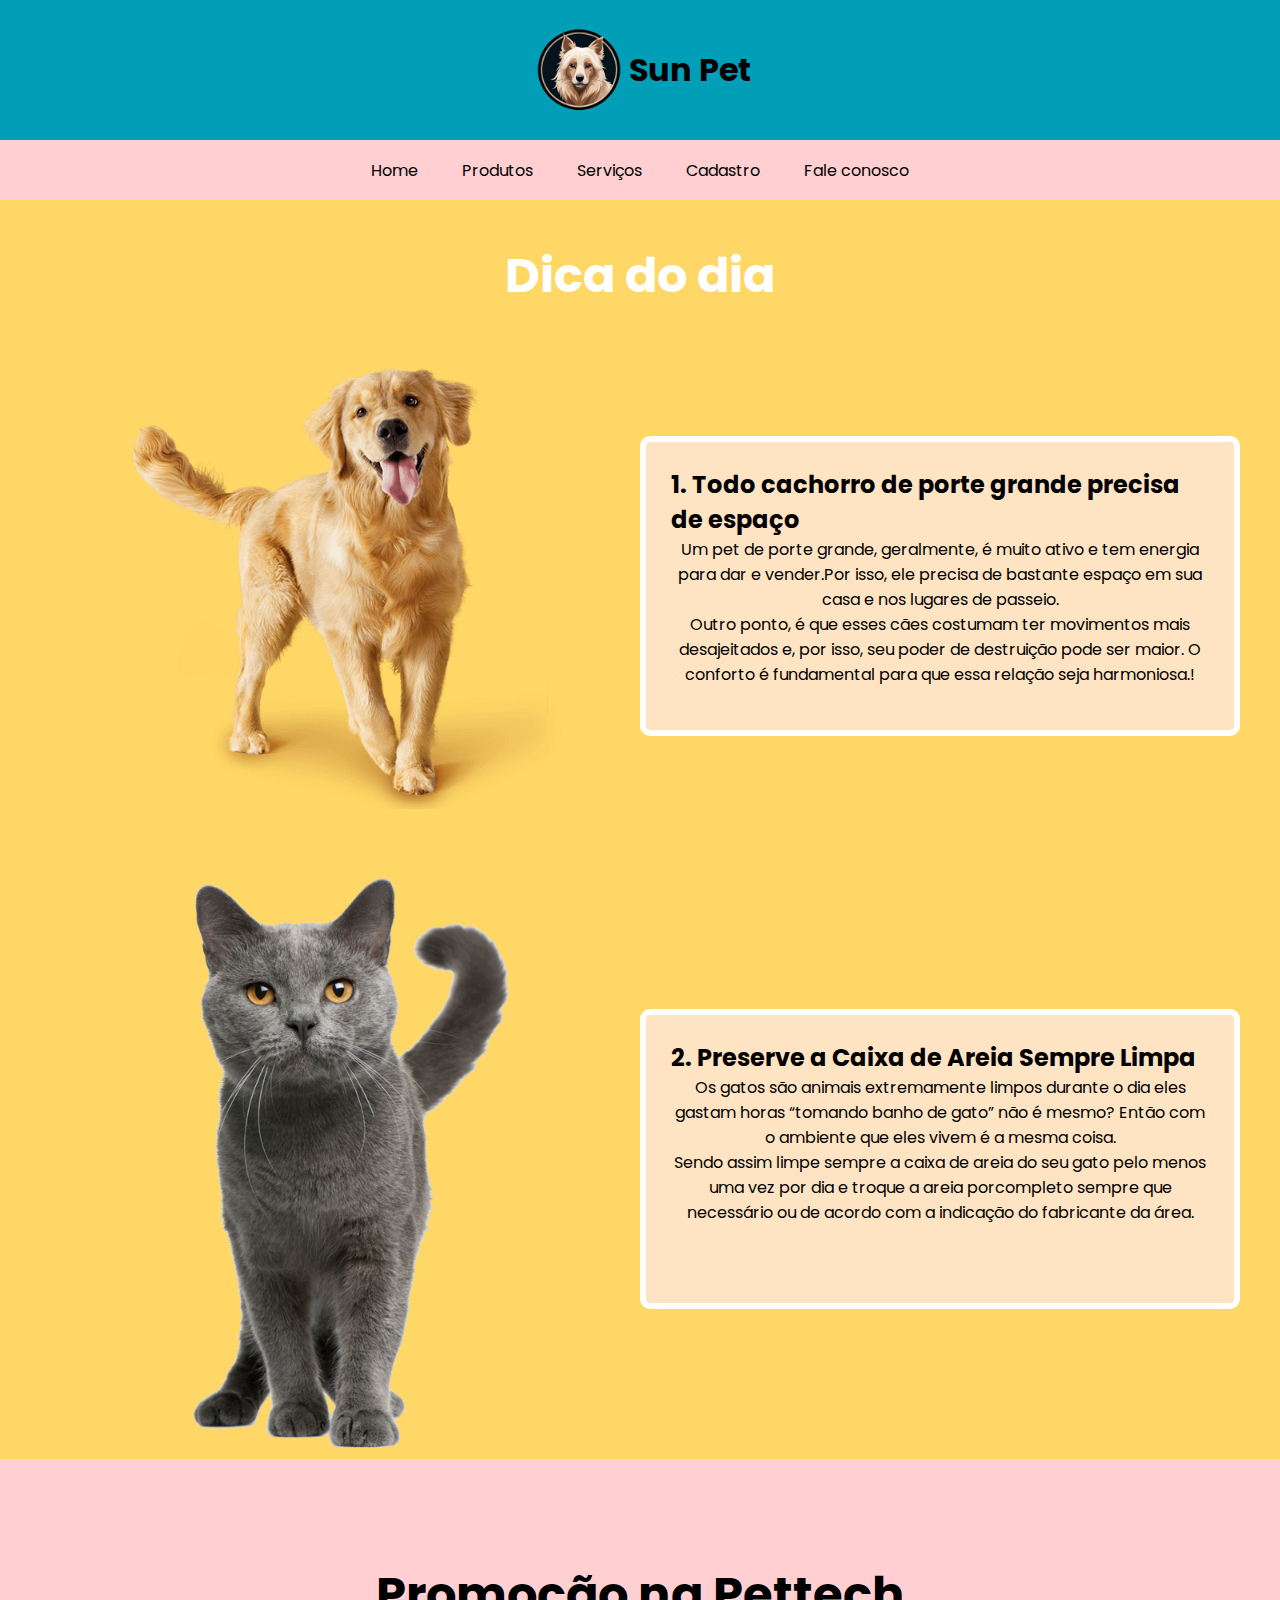
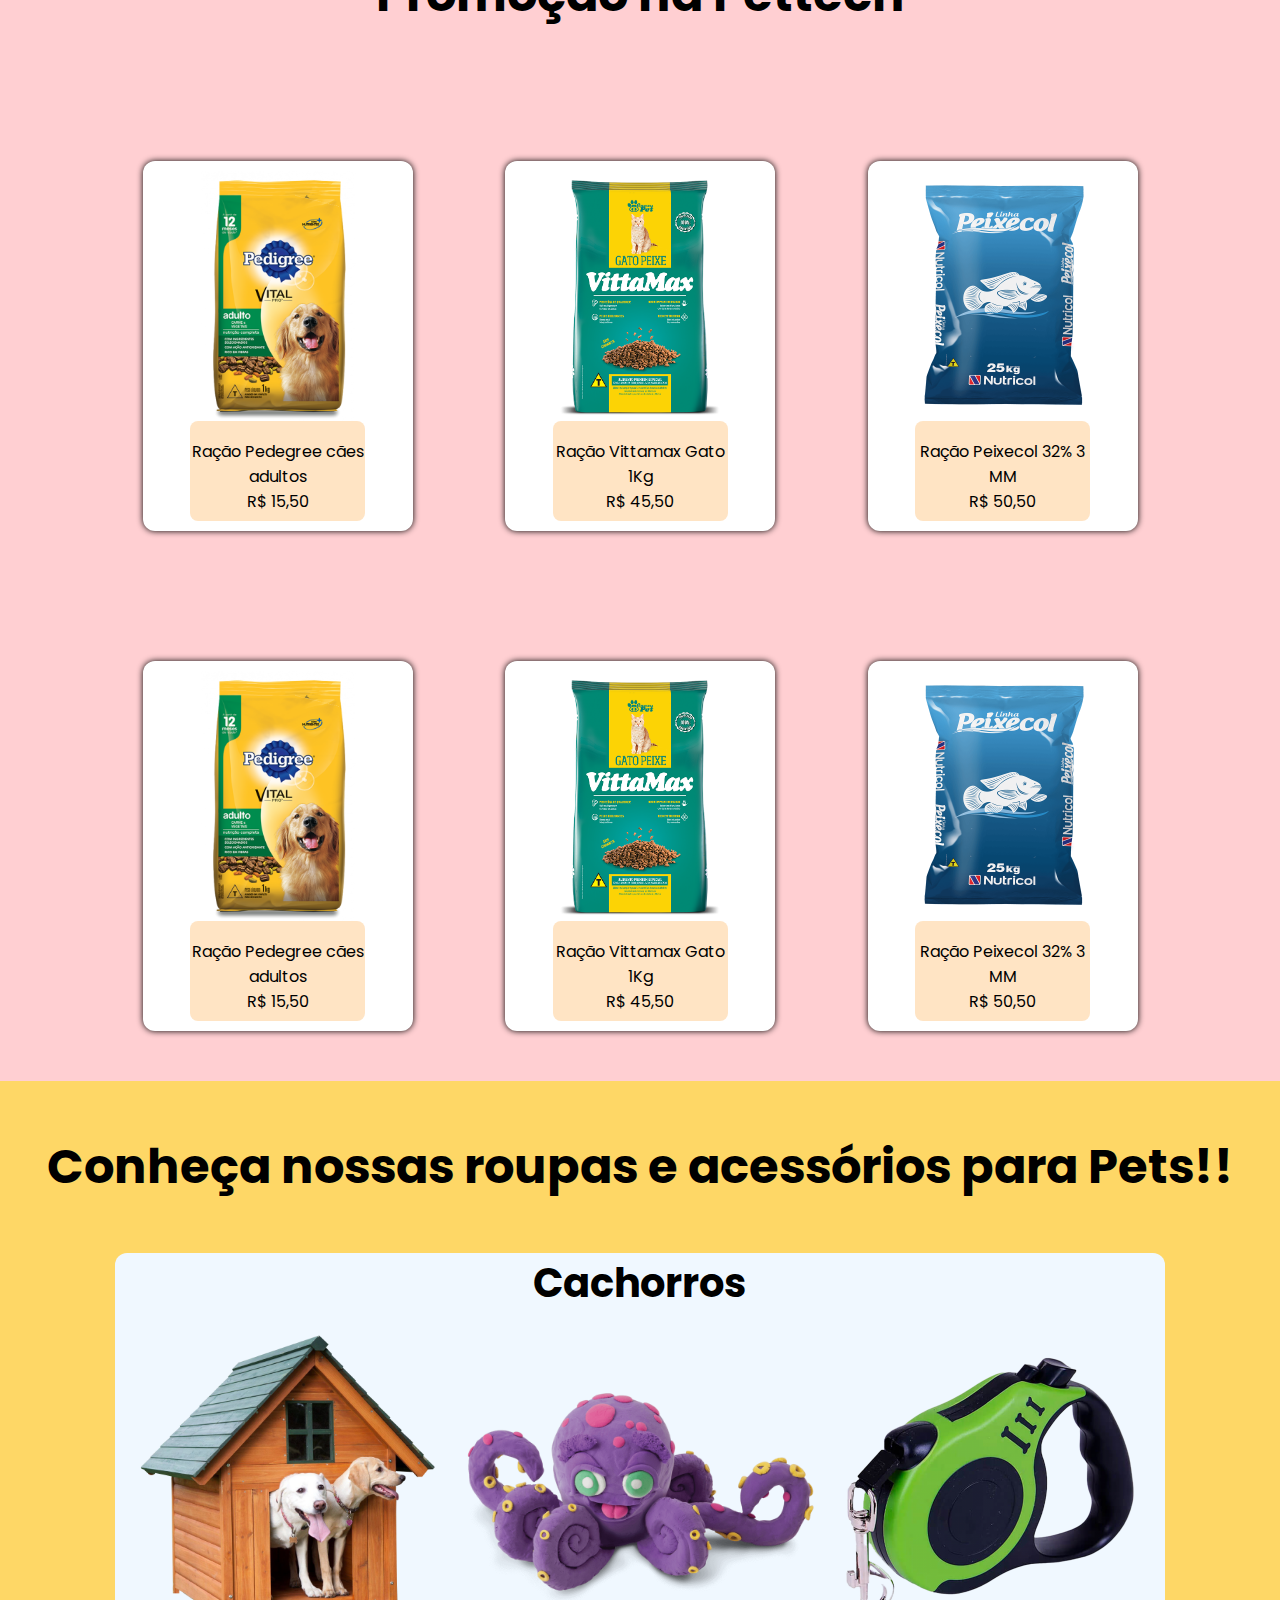
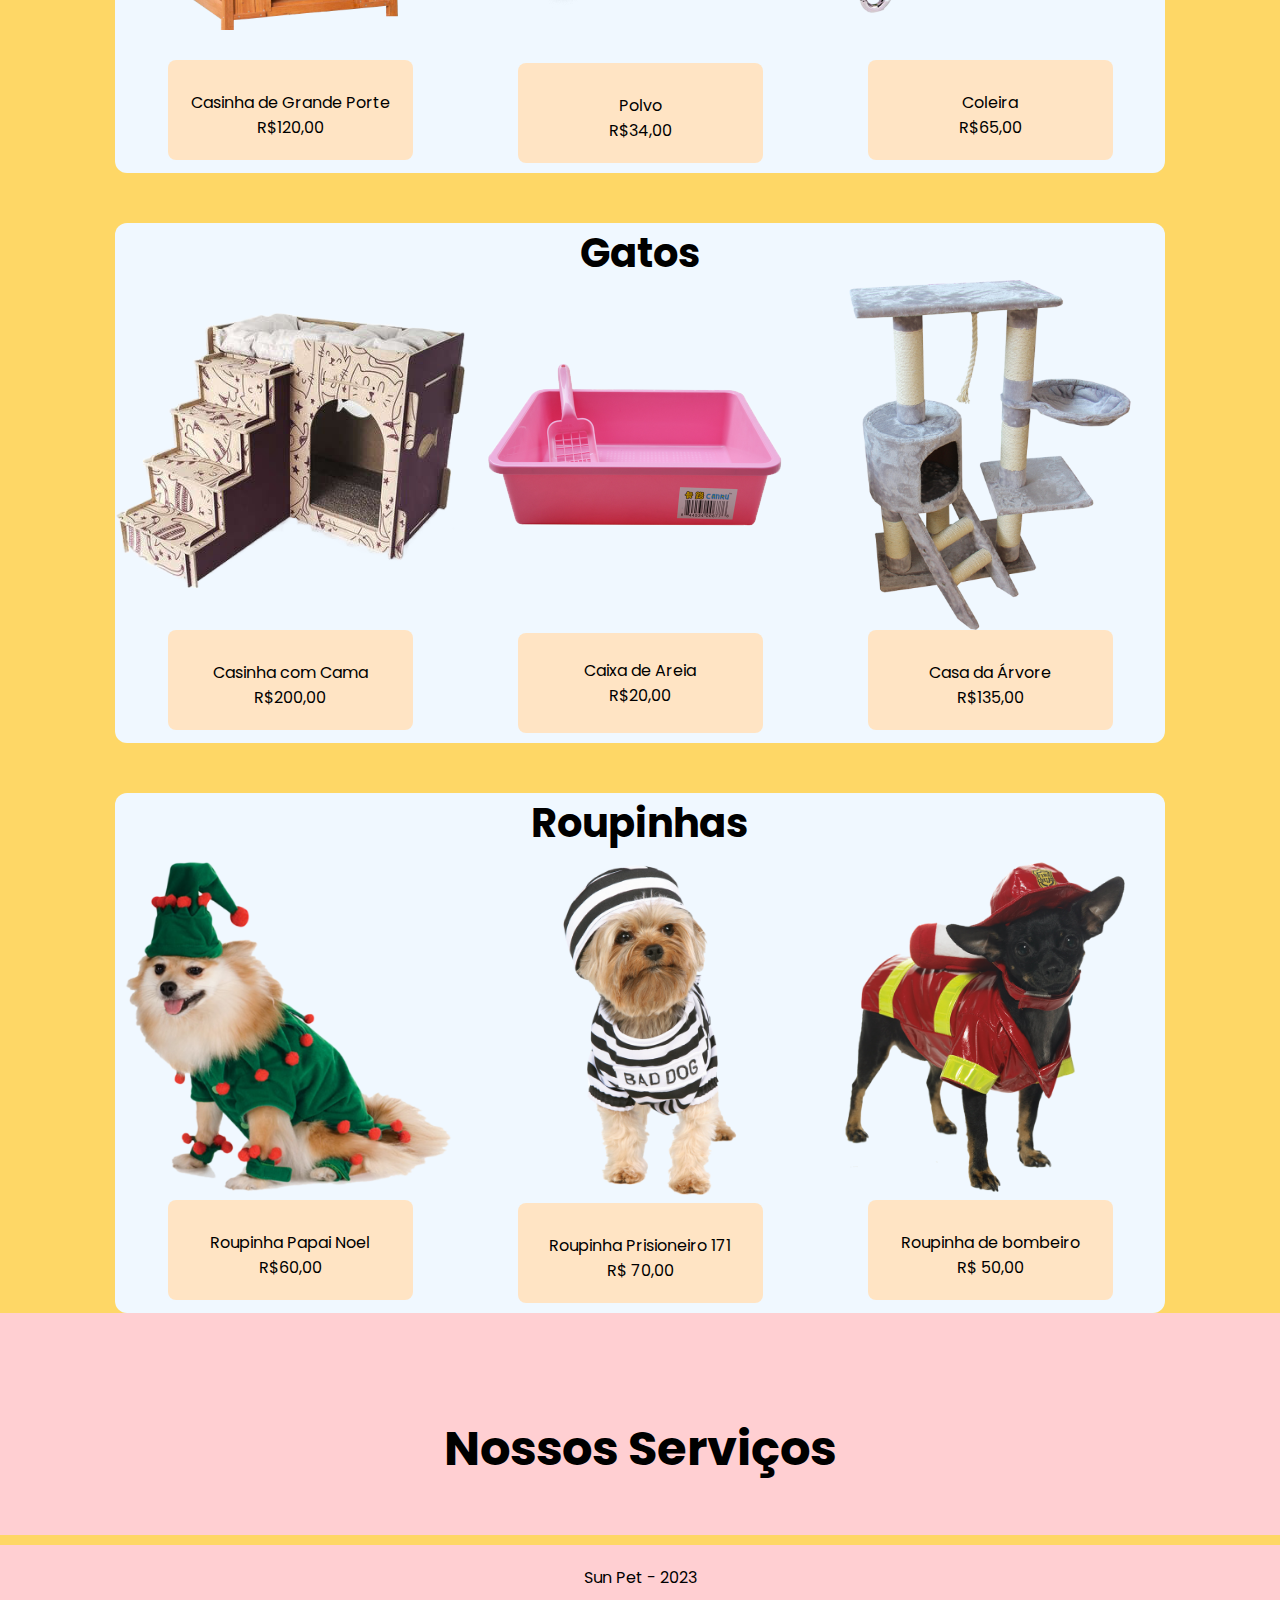
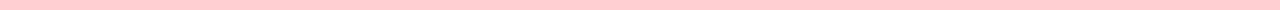
==== index.html @ 8f40eb9c "parte das roupinhas feitas" ====
<!DOCTYPE html>
<html lang="pt-br">

<head>
    <meta charset="UTF-8">
    <meta http-equiv="X-UA-Compatible" content="IE=edge">
    <meta name="viewport" content="width=device-width, initial-scale=1.0">
    <title>Sun Pet</title>
    <link rel="stylesheet" href="css/style.css">
</head>

<body>
    <header>
        <img src="img/logo_novo.png" alt="">
        <h1 id="h1_header">Sun Pet</h1>
    </header>
    <nav>
        <ul>
            <li><a href="#">Home</a></li>
            <li><a href="#">Produtos</a></li>
            <li><a href="#">Serviços</a></li>
            <li><a href="#">Cadastro</a></li>
            <li><a href="#">Fale conosco</a></li>
        </ul>
    </nav>
    <section class="section_dica">
        <h1 class="h1_dica">Dica do dia</h1>
        <div class="flex_animal">
            <img class="animais" src="img/cachorro.png" alt="">
            <div class="box_texto_dica">
                <h2>1. Todo cachorro de porte grande precisa de espaço</h2>

                <p>Um pet de porte grande, geralmente, é muito ativo e tem energia para dar e vender.Por isso, ele
                    precisa de bastante espaço em sua casa e nos lugares de passeio.</p>

                <p>Outro ponto, é que esses cães costumam ter movimentos mais desajeitados e, por isso, seu poder de
                    destruição pode ser maior. O conforto é fundamental para que essa relação seja harmoniosa.!</p>

            </div>
        </div>
        <div class="flex_animal">
            <img class="gato" src="img/gato1.png" alt="">
            <div class="box_texto_dica">
                <h2>2. Preserve a Caixa de Areia Sempre Limpa </h2>
                <p>Os gatos são animais extremamente limpos durante o dia eles gastam horas “tomando banho de gato” não
                    é mesmo? Então com o ambiente que eles vivem é a mesma coisa.</p>

                <p>Sendo assim limpe sempre a caixa de areia do seu gato pelo menos uma vez por dia e troque a areia
                    porcompleto sempre que necessário ou de acordo com a indicação do fabricante da área.</p>
            </div>
        </div>
    </section>

    <section class="promocoes">
        <div class="box_promocao">
            <div class="box_h1">
                <h1 class="h1_sections"> Promoção na Pettech</h1>
            </div>

            <div class="flex_racao">
                <div class="imagem_box">
                    <div class="sub_box_racao">
                        <img class="imgPromos" src="img/racao.png" alt="">
                        <div class="infoProd">
                            <p>Ração Pedegree cães adultos</p>
                            <p>R$ 15,50</p>
                        </div>
                    </div>
                </div>


                <div class="sub_box_racao">
                    <div class="imagem_box">
                        <img class="imgPromos" src="img/racao_gato.png" alt="">

                        <div class="infoProd">
                            <p> Ração Vittamax Gato 1Kg</p>
                            <p> R$ 45,50 </p>
                        </div>
                    </div>
                </div>

                <div class="sub_box_racao">
                    <div class="imagem_box">
                        <img class="imgPromos" src="img/racao_peixe.png" alt="">

                        <div class="infoProd">
                            <p> Ração Peixecol 32% 3 MM</p>
                            <p id="money"> R$ 50,50 </p>
                        </div>
                    </div>
                </div>

            </div>
            <div class="flex_racao2">
                <div class="imagem_box">
                    <div class="sub_box_racao">
                        <img class="imgPromos" src="img/racao.png" alt="">
                        <div class="infoProd">
                            <p> Ração Pedegree cães adultos</p>
                            <p> R$ 15,50 </p>
                        </div>
                    </div>
                </div>
                <div class="sub_box_racao">
                    <div class="imagem_box">
                        <img class="imgPromos" src="img/racao_gato.png" alt="">
                        <div class="infoProd">
                            <p> Ração Vittamax Gato 1Kg</p>
                            <p> R$ 45,50 </p>
                        </div>
                    </div>
                </div>
                <div class="sub_box_racao">
                    <div class="imagem_box">
                        <img class="imgPromos" src="img/racao_peixe.png" alt="">
                        <div class="infoProd">
                            <p> Ração Peixecol 32% 3 MM</p>
                            <p id="money"> R$ 50,50 </p>
                        </div>
                    </div>
                </div>

            </div>
        </div>
    </section>

    <section class="acessorios">
        <h1 class="h1_sections"> Conheça nossas roupas e acessórios para Pets!!</h1>

        <div class="box_acessórios">
            <div class="box_prods">
                <div class="specProd">
                    <img class="specImg" src="img/casa_cachorro.png" alt="">
                    <div class="infoProd">
                        <p>Casinha de Grande Porte</p>
                        <p>R$120,00</p>
                    </div>
                </div>
                <div class="specProd">
                    <h2 class="h2_animais">Cachorros</h2>
                    <img class="brinquedo" src="img/casa_cachorro2.png" alt="">
                    <div class="infoProd">
                        <p>Polvo</p>
                        <p>R$34,00</p>
                    </div>
                </div>
                <div class="specProd">
                    <img class="specImg" src="img/coleira_cachorro.png" alt="">
                    <div class="infoProd">
                        <p>Coleira</p>
                        <p>R$65,00</p>
                    </div>
                </div>
            </div>
        </div>

        <div class="box_acessórios">
            <div class="box_prods">

                <div class="specProd">
                    <img class="specImg" src="img/casa_gato.png" alt="">
                    <div class="infoProd">
                        <p>Casinha com Cama</p>
                        <p>R$200,00</p>
                    </div>
                </div>

                <div class="specProd">
                    <h2 class="h2_animais">Gatos</h2>
                    <img class="areia_gato" src="img/areia.png" alt="">
                    <div class="pGato">
                        <p>Caixa de Areia</p>
                        <p>R$20,00</p>
                    </div>
                </div>

                <div class="specProd">
                    <img class="specImg" src="img/casa_gato2" alt="">
                    <div class="infoProd">
                        <p>Casa da Árvore</p>
                        <p>R$135,00</p>
                    </div>
                </div>

            </div>
        </div>

        <div class="box_acessórios">
            <div class="box_prods">

                <div class="specProd">
                    <img class="specImg" src="./img/roupaDog.png" alt="">
                    <div class="infoProd">
                        <p>Roupinha Papai Noel</p>
                        <p>R$60,00</p>
                    </div>
                </div>

                <div class="specProd">
                    <h2 class="h2_animais">Roupinhas</h2>
                    <img class="brinquedo" src="./img/roupaDog2.png" alt="">
                    <div class="infoProd">
                        <p>Roupinha Prisioneiro 171</p>
                        <p>R$ 70,00</p>
                    </div>
                </div>

                <div class="specProd">
                    <img class="specImg" src="./img/roupaDog3.png" alt="">
                    <div class="infoProd">
                        <p>Roupinha de bombeiro</p>
                        <p>R$ 50,00</p>
                    </div>
                </div>
            </div>
        </div>
    </section>

    <section class="servicos">
        <div class="box_h1">
            <h1 class="h1_sections">Nossos Serviços</h1>
        </div>

    </section>
    <footer>
        <p>Sun Pet - 2023</p>
    </footer>
</body>

</html>
---- css/style.css ----
@import url('https://fonts.googleapis.com/css2?family=Poppins:wght@300&display=swap');

* {
    margin: 0;
    padding: 0;
    box-sizing: border-box;
    font-family: 'Poppins', sans-serif;
}

header {
    display: flex;
    align-items: center;
    min-height: 100px;
    padding: 20px 20px;
    background-color: #009FB7;
    justify-content: center;
}

header h1 {
    color: #000;
    /* margin-left: auto; */
}

header img {
    /* display: flex; */
    width: 100px;
    /* margin-right: auto; */
    /* justify-content: start; */
}

nav {
    display: flex;
    min-height: 60px;
    background-color: #FFCFD2;
    justify-content: center;
    align-items: center;
}

nav ul {
    list-style: none;
    text-align: center;
}

nav ul li {
    display: inline-block;
}

nav ul li a {
    color: black;
    padding: 10px 20px;
    display: inline-block;
    text-decoration: none;
    font: 50px;
}

nav ul li a:hover {
    background-color: white;
    border-radius: 8px;
}

/* .ancora {
    text-decoration: none;
} */

body {

    background-color: #FED766;
}

.h1_dica {
    color: white;
    margin-top: 40px;
    text-align: center;
    font-size: 3em;
}

.flex_animal {
    display: flex;
    justify-content: center;
    margin-top: 50px;
    align-items: center;
    flex-wrap: wrap;
}

.animais {
    width: 600px;
}

.gato {
    width: 600px;
}

.box_texto_dica {
    width: 600px;
    padding: 25px;
    height: 300px;
    border-radius: 10px;
    border: solid white 6px;
    background-color: bisque;
    box-sizing: border-box;
    overflow: auto;
}

.box_promocao {
    width: 100%;
    height: auto;
    padding: 50px;
    background-color: #FFCFD2;
    box-sizing: border-box;
}

.box_h1 {
    width: auto;
}

.h1_sections {
    color: rgb(0, 0, 0);
    padding-top: 50px;
    text-align: center;
    font-size: 3em;
}

.flex_racao {
    display: flex;
    justify-content: space-evenly;
    align-items: center;
    margin-top: 100px;
    flex-wrap: wrap;
}

.flex_racao2 {
    display: flex;
    justify-content: space-evenly;
    align-items: center;
    margin-top: 100px;
    flex-wrap: wrap;
}

.imgPromos {
    max-width: 250px;
}

.sub_box_racao {
    display: flex;
    width: auto;
    /* width:600px */
    align-items: center;
    flex-direction: column;
}

.imagem_box {
    display: flex;
    flex-direction: column;
    align-items: center;
    padding: 10px;
    background-color: rgb(255, 255, 255);
    margin-top: 30px;
    border-radius: 12px;
    box-shadow: 0px 0px 6px black;
}

.box_preco {
    padding: 10px;
    margin-top: 40px;
    width: 150px;
    height: 100px;
    background-color: bisque;
    border-radius: 8px;
}

p {
    text-align: center;
    color: rgb(0, 0, 0);
}

.specImg {
    max-width: 350px;
    padding-top: 57px;
}

.areia_gato {
    max-width: 350px;
    padding-top: 50px;

}

.brinquedo {
    max-width: 350px;
}

.pGato {
    display: flex;
    flex-direction: column;
    margin-top: 50px;
    padding: 10px;
    width: 70%;
    height: 100px;
    background-color: bisque;
    border-radius: 8px;
    justify-content: center;

}

.specProd {
    display: flex;
    flex-direction: column;
    align-items: center;
    padding-bottom: 10px;
}

.infoProd {
    display: flex;
    flex-direction: column;
    width: 70%;
    height: 100px;
    /* padding: 10px; */
    padding-top: 10px;
    background-color: bisque;
    border-radius: 8px;
    justify-content: center;
}

.box_acessórios {
    display: flex;
    flex-direction: column;
    align-items: center;
    margin-top: 50px;
    justify-content: center;
}


.box_cachorro {
    margin-bottom: 100px;
    display: flex;

}

.box_gato {
    margin-bottom: 100px;
    display: flex;

}

.h2_animais {
    font-size: 2.5em;
    text-align: center;
}

.box_prods {
    display: flex;
    background-color: aliceblue;
    border-radius: 12px;
}


@media (max-width: 768px) {

    /* Estilos para telas menores que 768px */
    .cabecalho {
        flex-direction: column;
    }

    #logo {
        margin-bottom: 1rem;
    }

    .links_cadastro {
        display: none;
    }
}

.servicos {
    width: 100%;
    height: auto;
    padding: 50px;
    background-color: #FFCFD2;
    box-sizing: border-box;
}

footer {
    background-color: #FFCFD2;
    padding: 20px;
    margin-top: 10px;
}
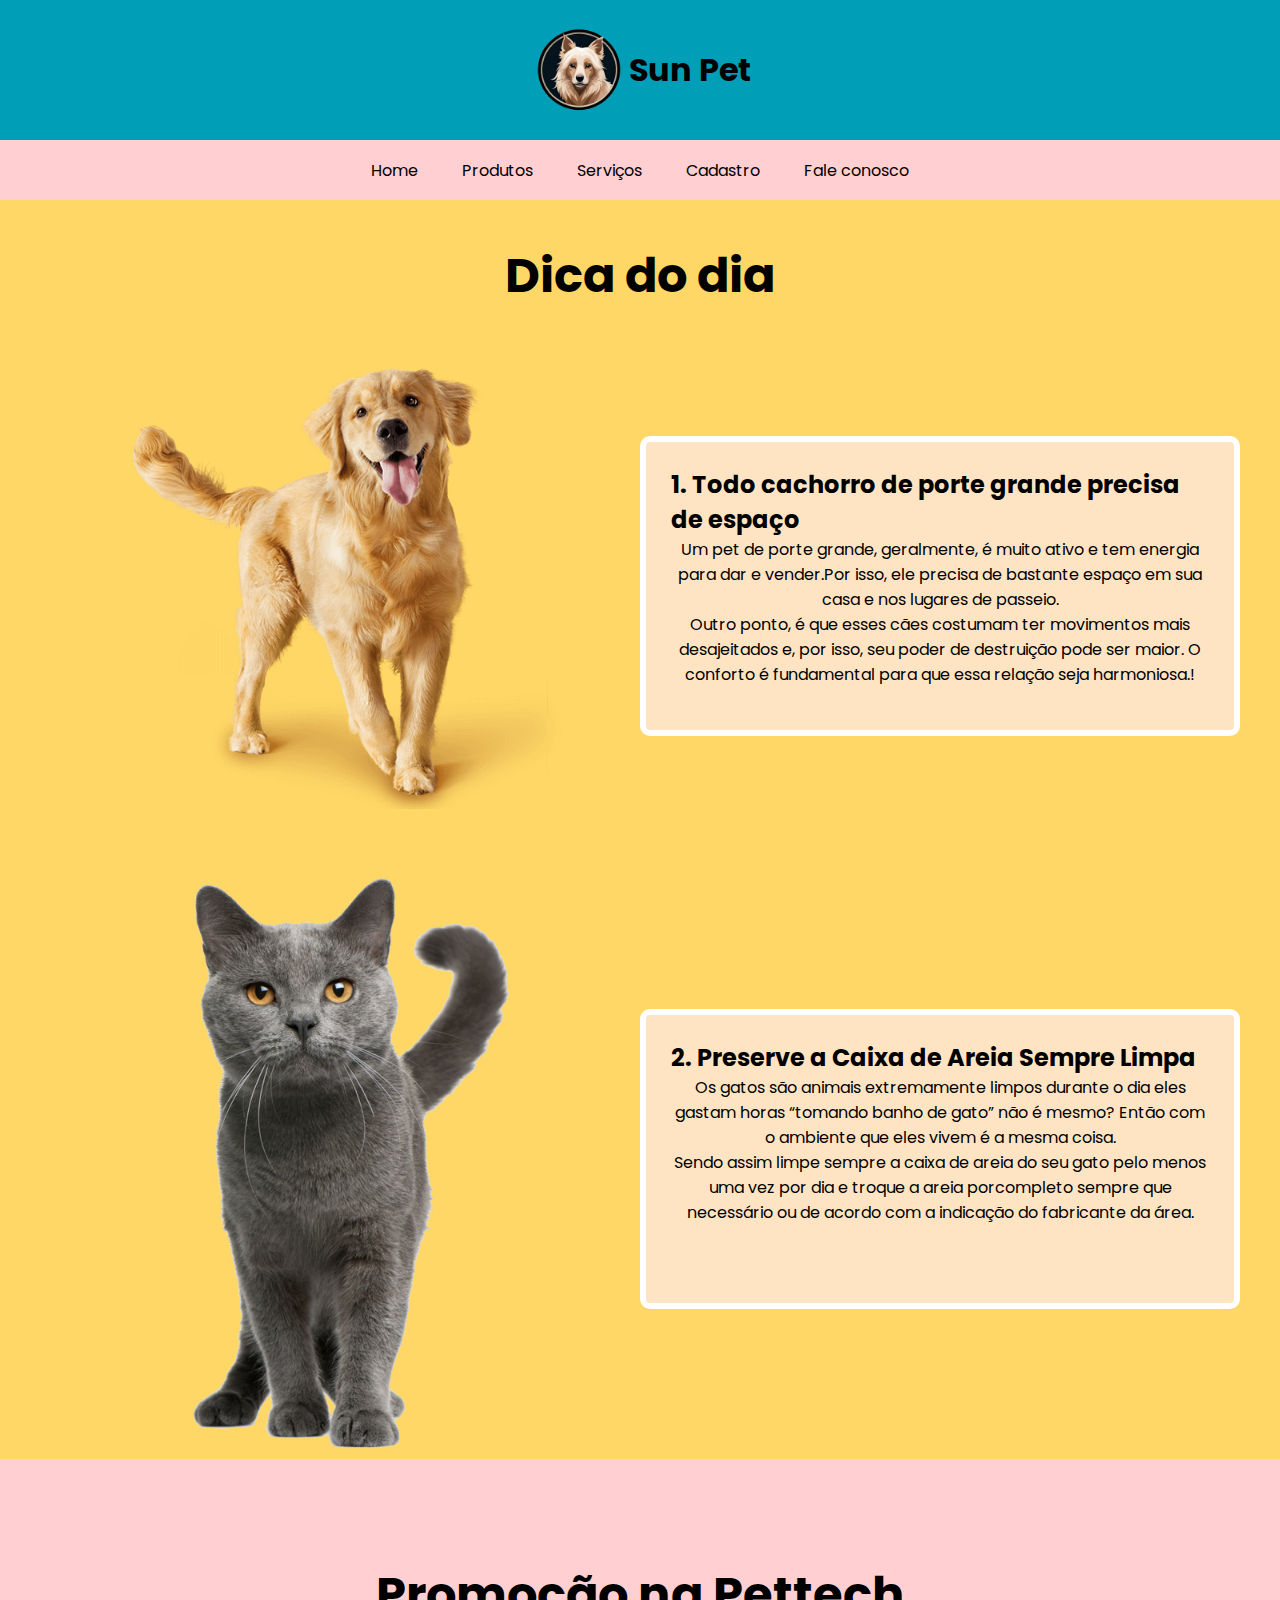
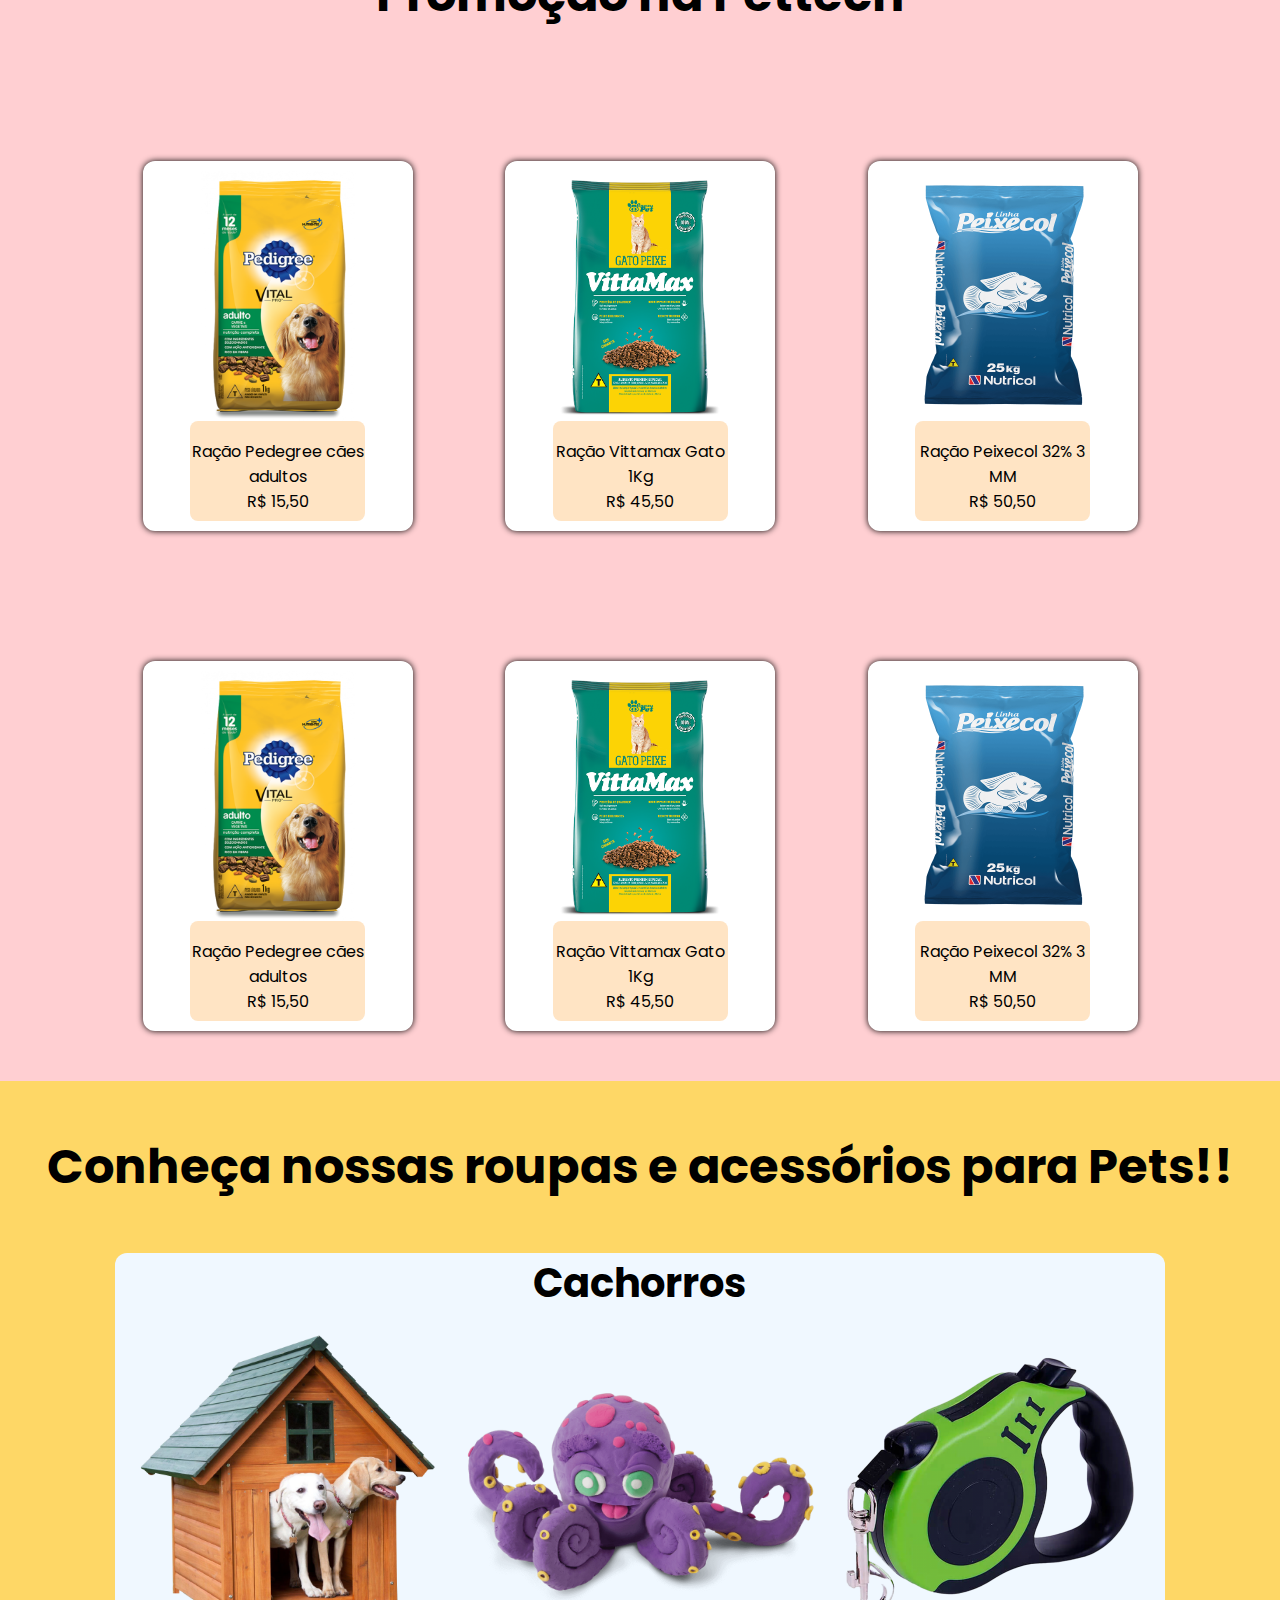
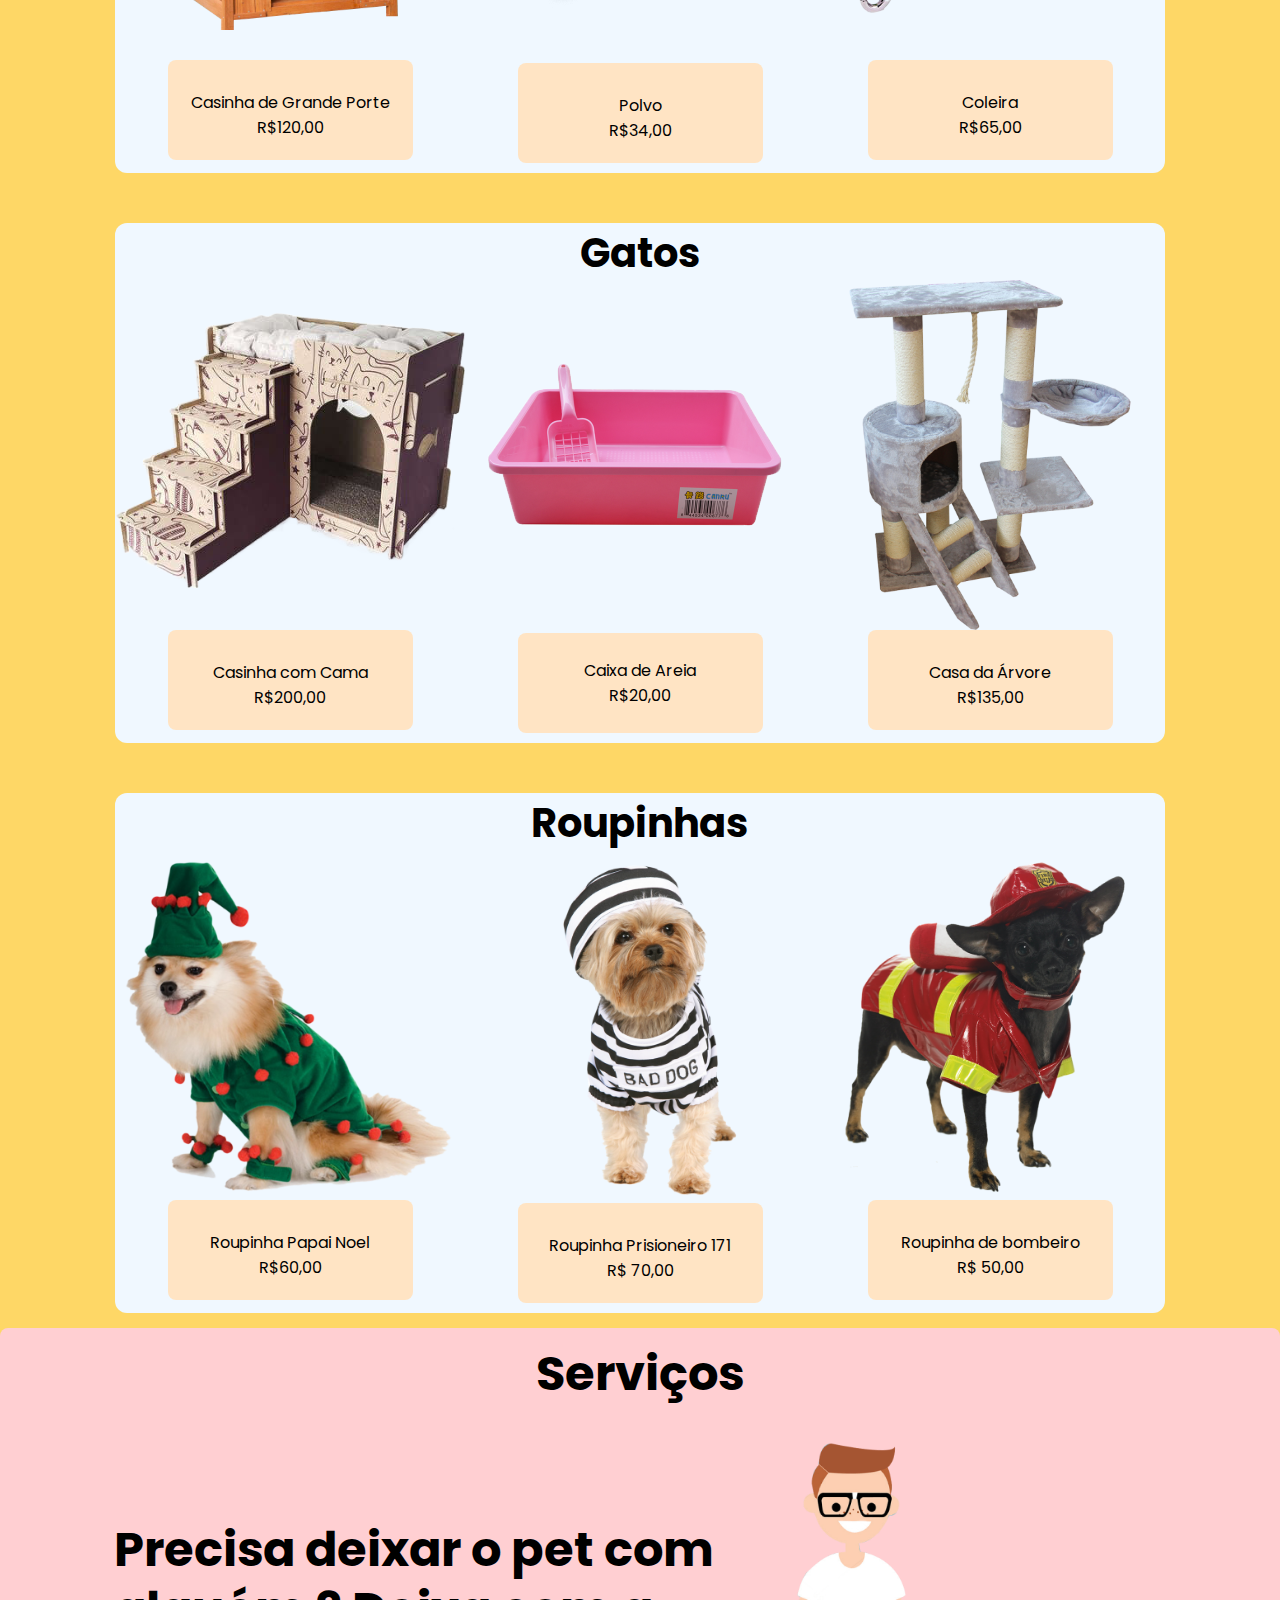
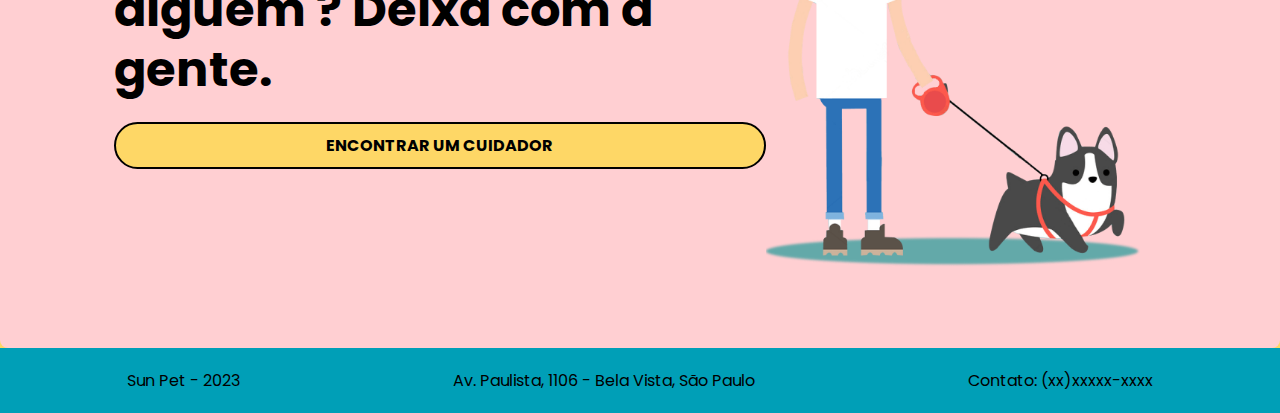
==== commit caa3dea5: "Serviços e footer feito" ====
--- a/index.html
+++ b/index.html
@@ -218,13 +218,21 @@
     </section>
 
     <section class="servicos">
-        <div class="box_h1">
-            <h1 class="h1_sections">Nossos Serviços</h1>
-        </div>
-
+        <h1 class="h1Servicos">Serviços</h1>
+        <div class="maincontainer">
+            <img src="./img/cuidador.png" alt="">
+            <div class="petgrid">
+                <h1 id="h1Serv">Precisa deixar o pet com alguém ? Deixa
+                    com a gente.</h1>
+
+                <a id="aServ" target="_blank" class="button">ENCONTRAR UM CUIDADOR</a>
+            </div>
+        </div>
     </section>
     <footer>
         <p>Sun Pet - 2023</p>
+        <p>Av. Paulista, 1106 - Bela Vista, São Paulo</p>
+        <p>Contato: (xx)xxxxx-xxxx</p>
     </footer>
 </body>
 
--- a/css/style.css
+++ b/css/style.css
@@ -18,14 +18,10 @@
 
 header h1 {
     color: #000;
-    /* margin-left: auto; */
 }
 
 header img {
-    /* display: flex; */
     width: 100px;
-    /* margin-right: auto; */
-    /* justify-content: start; */
 }
 
 nav {
@@ -58,17 +54,13 @@
     border-radius: 8px;
 }
 
-/* .ancora {
-    text-decoration: none;
-} */
-
 body {
 
     background-color: #FED766;
 }
 
 .h1_dica {
-    color: white;
+    color: black;
     margin-top: 40px;
     text-align: center;
     font-size: 3em;
@@ -198,7 +190,6 @@
     background-color: bisque;
     border-radius: 8px;
     justify-content: center;
-
 }
 
 .specProd {
@@ -228,7 +219,6 @@
     justify-content: center;
 }
 
-
 .box_cachorro {
     margin-bottom: 100px;
     display: flex;
@@ -251,7 +241,6 @@
     background-color: aliceblue;
     border-radius: 12px;
 }
-
 
 @media (max-width: 768px) {
 
@@ -269,16 +258,75 @@
     }
 }
 
+.servicos img {
+    max-width: 400px;
+}
+
 .servicos {
-    width: 100%;
-    height: auto;
-    padding: 50px;
+    font-size: 16px;
+    font-weight: 400;
+    display: flex;
+    flex-direction: column;
+    height: 620px;
+    align-items: center;
     background-color: #FFCFD2;
-    box-sizing: border-box;
+    border-radius: 8px;
+    margin-top: 15px;
+}
+
+.h1Servicos {
+    margin-top: 10px;
+    color: rgb(0, 0, 0);
+    text-align: center;
+    font-size: 3em;
+}
+
+.maincontainer {
+    width: 85%;
+    margin-right: auto;
+    margin-left: auto;
+
+    display: flex;
+    flex-direction: row-reverse;
+    justify-content: center;
+}
+
+.petgrid {
+    display: flex;
+    flex-direction: column;
+    width: 60%;
+    max-width: 680px;
+    justify-items: start;
+    grid-column-gap: 0px;
+    grid-row-gap: 22px;
+    grid-template-columns: 1fr;
+    padding-top: 110px;
+}
+
+#h1Serv {
+    color: black;
+    font-size: 48px;
+    line-height: 125%;
+    font-weight: 700;
+}
+
+#aServ {
+    border-radius: 32px;
+    background-color: #FED766;
+    text-align: center;
+}
+
+.button {
+    background-color: #FED766;
+    font-weight: 700;
+    padding: 9px 15px;
+    color: black;
+    border: 2px solid black;
 }
 
 footer {
-    background-color: #FFCFD2;
+    display: flex;
+    justify-content: space-around;
+    background-color: #009FB7;
     padding: 20px;
-    margin-top: 10px;
 }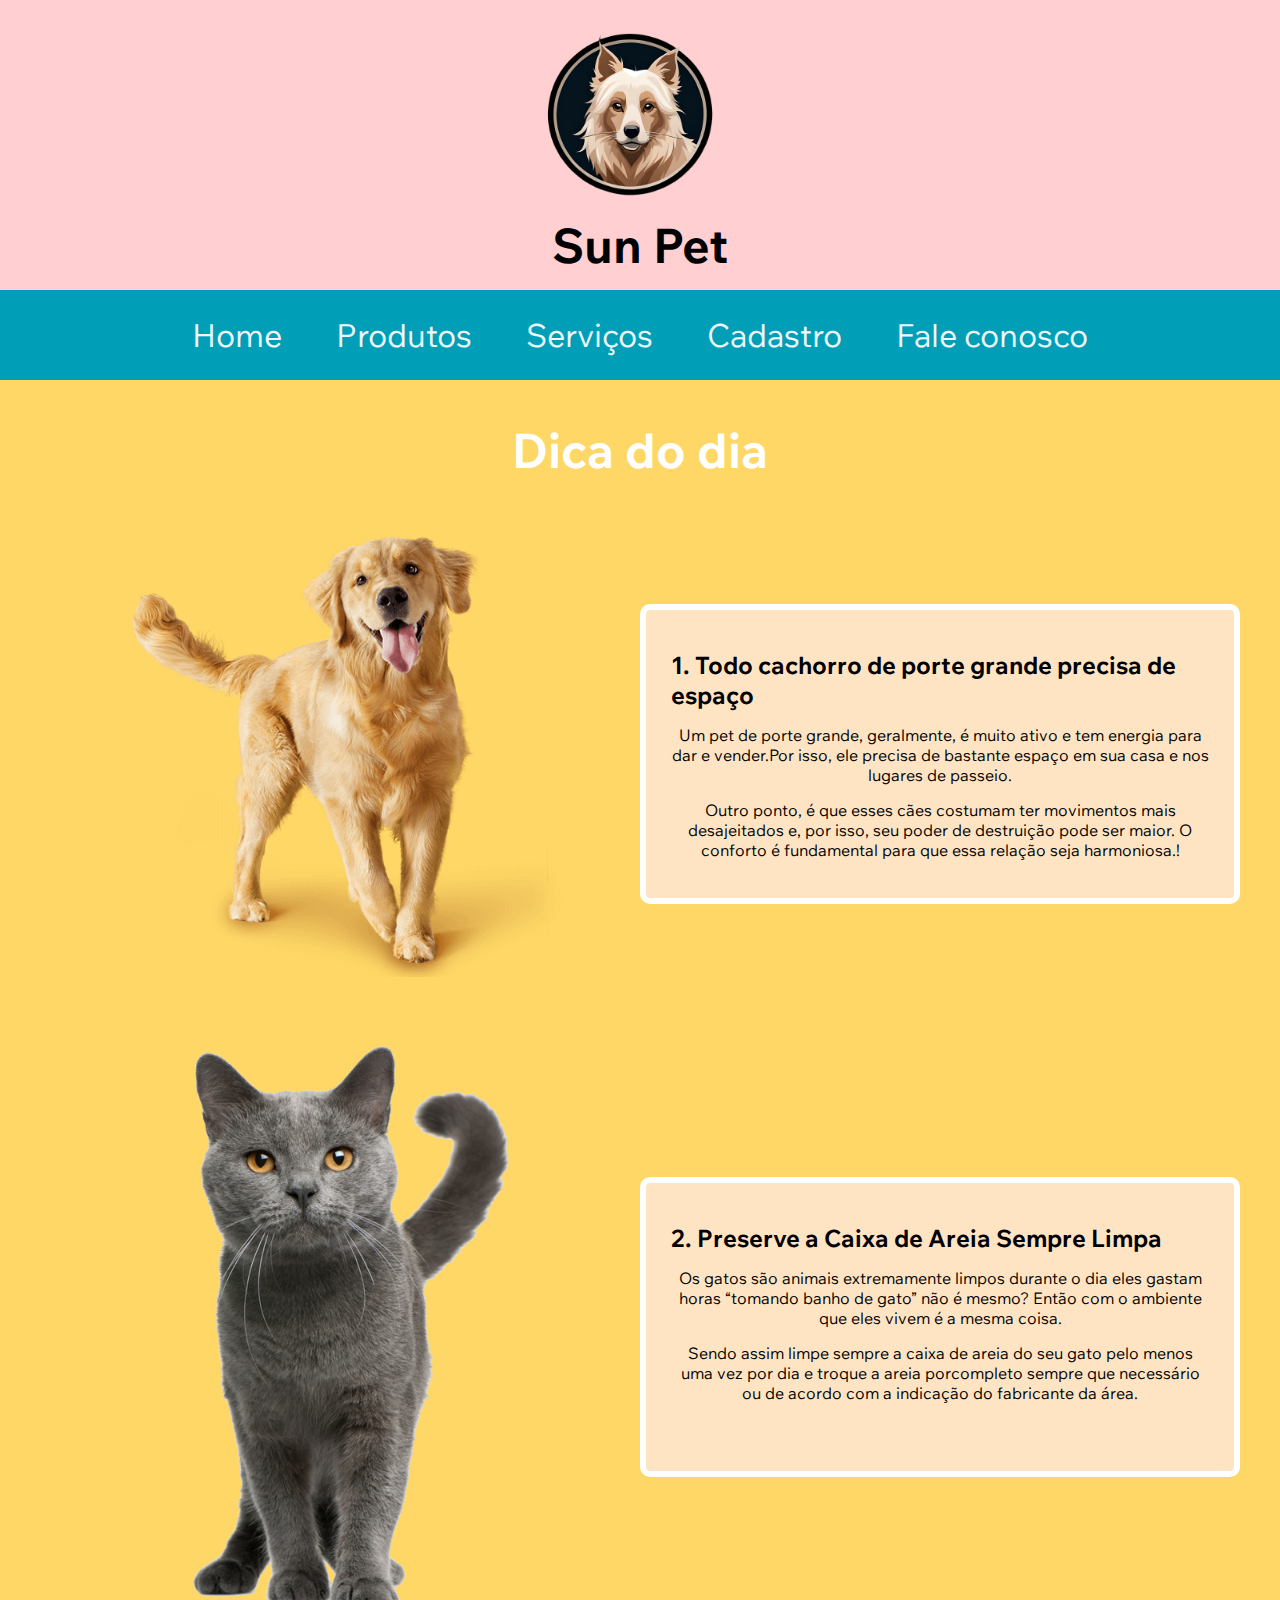
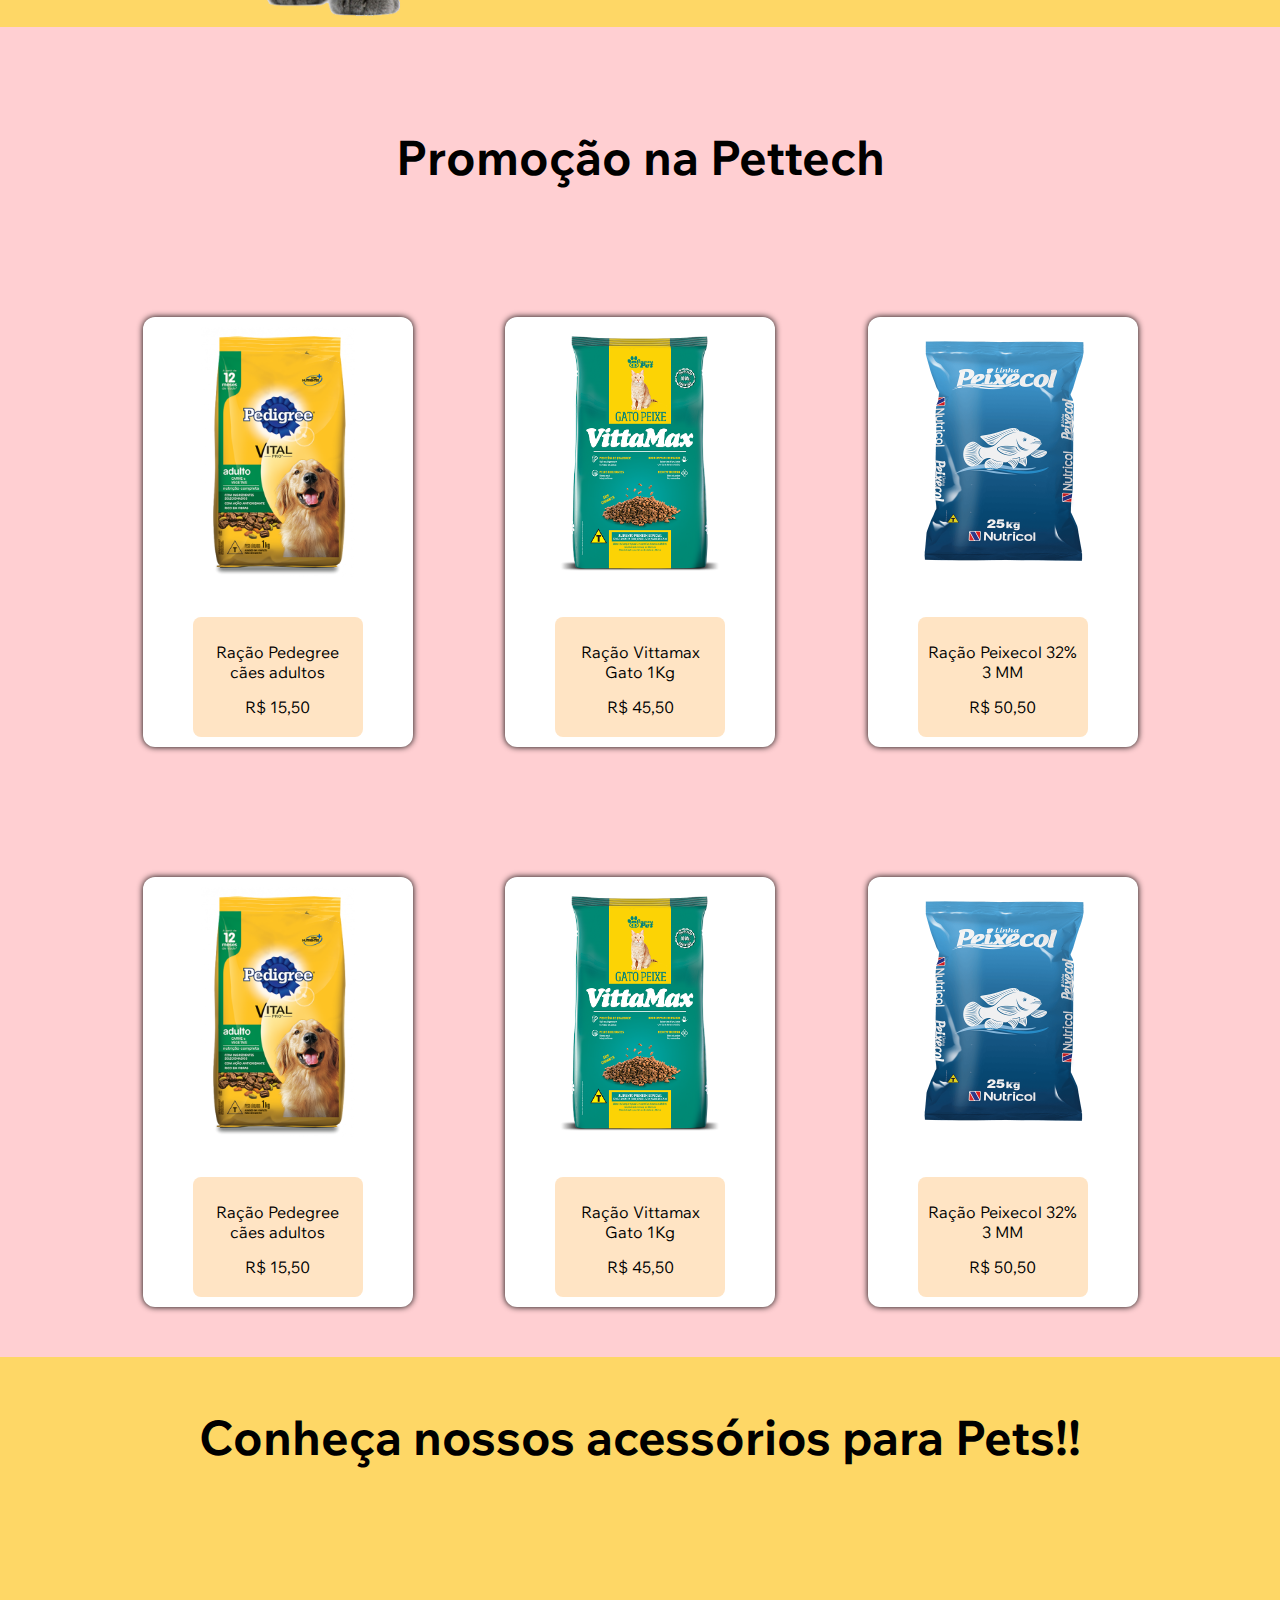
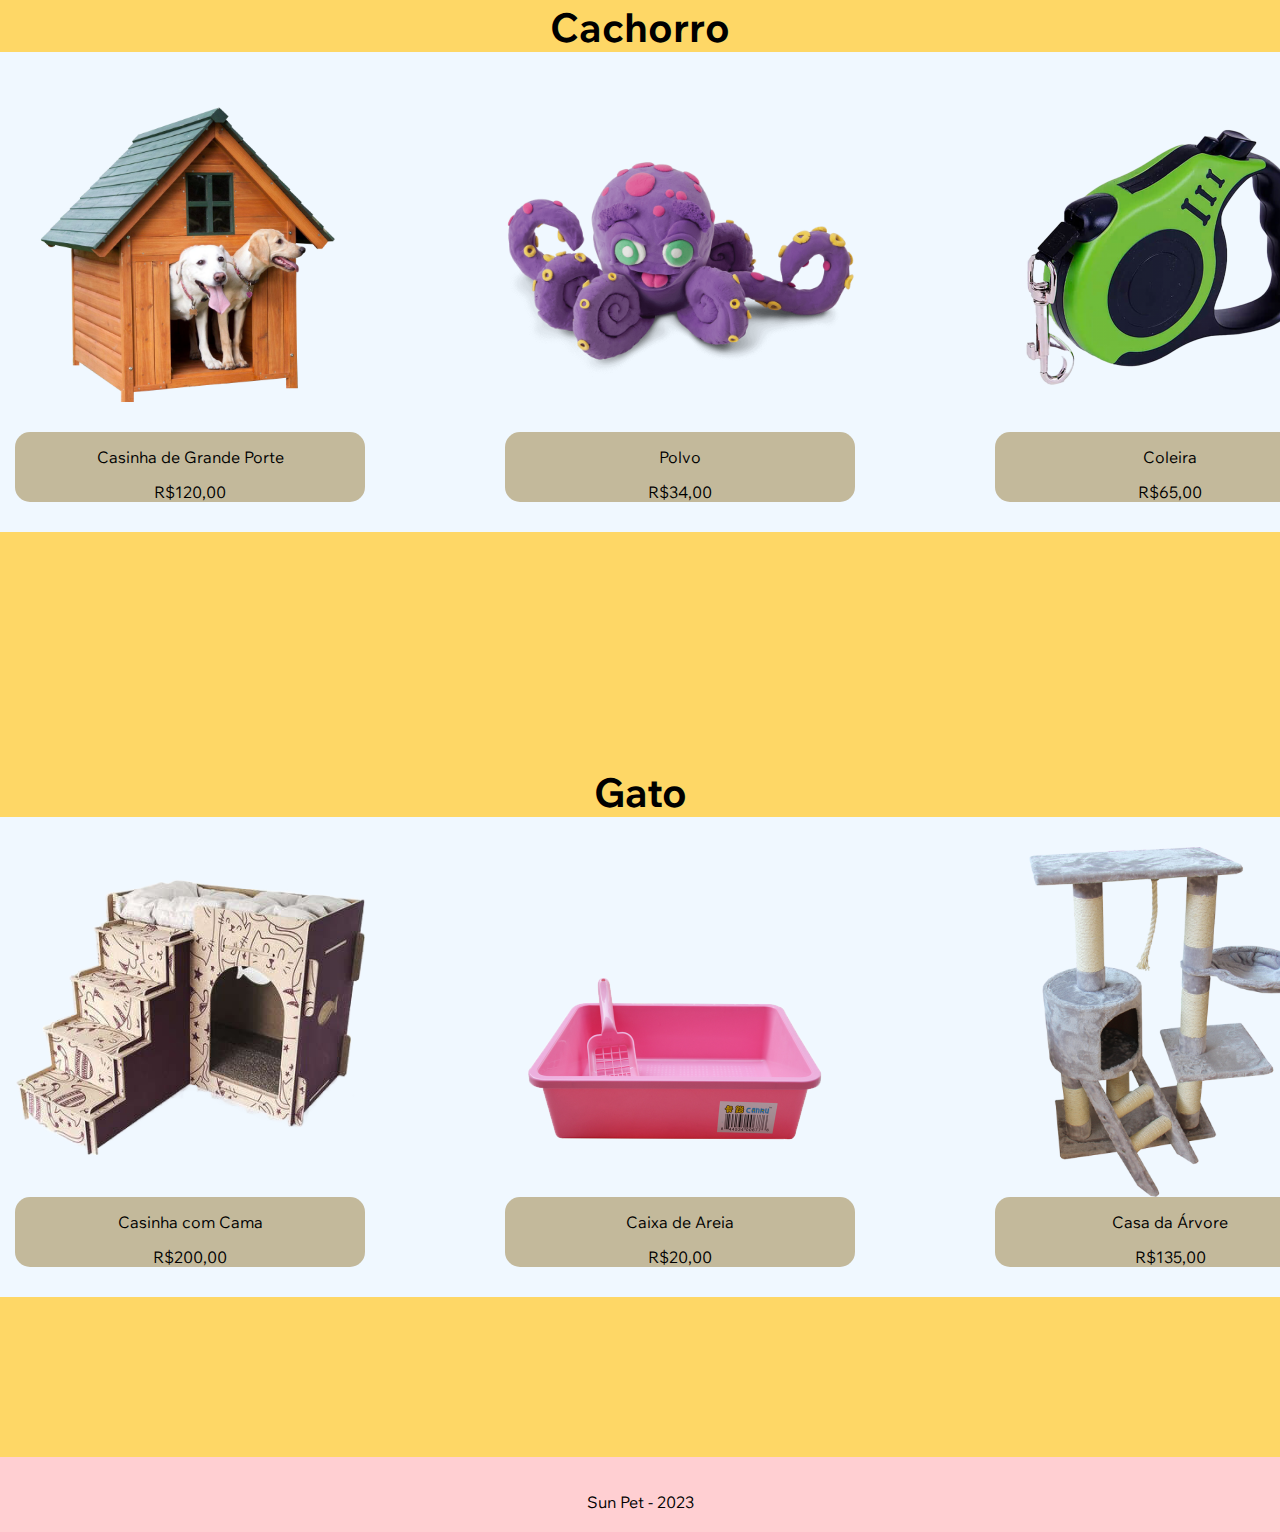
==== commit 73d09aca: "commitei" ====
--- a/index.html
+++ b/index.html
@@ -11,18 +11,27 @@
 
 <body>
     <header>
-        <img src="img/logo_novo.png" alt="">
-        <h1 id="h1_header">Sun Pet</h1>
+        <div class="cabecalho">
+            <div id="flex_box">
+                <img id="logo" src="img/logo_novo.png" alt="">
+                <div id="caixa">
+                    <h1 id="h1_header">Sun Pet</h1>
+                </div>
+            </div>
+        </div>
+        <div id="navegacao">
+            <nav>
+                <ul>
+                    <a href="#">Home</a>
+                    <a href="#">Produtos</a>
+                    <a href="#">Serviços</a>
+                    <a href="#">Cadastro</a>
+                    <a href="#">Fale conosco</a>
+                </ul>
+            </nav>
+        </div>
     </header>
-    <nav>
-        <ul>
-            <li><a href="#">Home</a></li>
-            <li><a href="#">Produtos</a></li>
-            <li><a href="#">Serviços</a></li>
-            <li><a href="#">Cadastro</a></li>
-            <li><a href="#">Fale conosco</a></li>
-        </ul>
-    </nav>
+
     <section class="section_dica">
         <h1 class="h1_dica">Dica do dia</h1>
         <div class="flex_animal">
@@ -30,11 +39,9 @@
             <div class="box_texto_dica">
                 <h2>1. Todo cachorro de porte grande precisa de espaço</h2>
 
-                <p>Um pet de porte grande, geralmente, é muito ativo e tem energia para dar e vender.Por isso, ele
-                    precisa de bastante espaço em sua casa e nos lugares de passeio.</p>
-
-                <p>Outro ponto, é que esses cães costumam ter movimentos mais desajeitados e, por isso, seu poder de
-                    destruição pode ser maior. O conforto é fundamental para que essa relação seja harmoniosa.!</p>
+                <p>Um pet de porte grande, geralmente, é muito ativo e tem energia para dar e vender.Por isso, ele precisa de bastante espaço em sua casa e nos lugares de passeio.</p>
+                
+                <p>Outro ponto, é que esses cães costumam ter movimentos mais desajeitados e, por isso, seu poder de destruição pode ser maior. O conforto é fundamental para que essa relação seja harmoniosa.!</p>
 
             </div>
         </div>
@@ -42,11 +49,9 @@
             <img class="gato" src="img/gato1.png" alt="">
             <div class="box_texto_dica">
                 <h2>2. Preserve a Caixa de Areia Sempre Limpa </h2>
-                <p>Os gatos são animais extremamente limpos durante o dia eles gastam horas “tomando banho de gato” não
-                    é mesmo? Então com o ambiente que eles vivem é a mesma coisa.</p>
-
-                <p>Sendo assim limpe sempre a caixa de areia do seu gato pelo menos uma vez por dia e troque a areia
-                    porcompleto sempre que necessário ou de acordo com a indicação do fabricante da área.</p>
+                <p>Os gatos são animais extremamente limpos durante o dia eles gastam horas “tomando banho de gato” não é mesmo? Então com o ambiente que eles vivem é a mesma coisa.</p>
+
+                <p>Sendo assim limpe sempre a caixa de areia do seu gato pelo menos uma vez por dia e troque a areia porcompleto sempre que necessário ou de acordo com a indicação do fabricante da área.</p>
             </div>
         </div>
     </section>
@@ -54,14 +59,14 @@
     <section class="promocoes">
         <div class="box_promocao">
             <div class="box_h1">
-                <h1 class="h1_sections"> Promoção na Pettech</h1>
+                <h1 class="h1_promocao"> Promoção na Pettech</h1>
             </div>
 
             <div class="flex_racao">
                 <div class="imagem_box">
                     <div class="sub_box_racao">
-                        <img class="imgPromos" src="img/racao.png" alt="">
-                        <div class="infoProd">
+                        <img class="racao" src="img/racao.png" alt="">
+                        <div class="box_preco">
                             <p>Ração Pedegree cães adultos</p>
                             <p>R$ 15,50</p>
                         </div>
@@ -71,9 +76,9 @@
 
                 <div class="sub_box_racao">
                     <div class="imagem_box">
-                        <img class="imgPromos" src="img/racao_gato.png" alt="">
-
-                        <div class="infoProd">
+                        <img class="racao" src="img/racao_gato.png" alt="">
+
+                        <div class="box_preco">
                             <p> Ração Vittamax Gato 1Kg</p>
                             <p> R$ 45,50 </p>
                         </div>
@@ -82,9 +87,9 @@
 
                 <div class="sub_box_racao">
                     <div class="imagem_box">
-                        <img class="imgPromos" src="img/racao_peixe.png" alt="">
-
-                        <div class="infoProd">
+                        <img class="racao" src="img/racao_peixe.png" alt="">
+
+                        <div class="box_preco">
                             <p> Ração Peixecol 32% 3 MM</p>
                             <p id="money"> R$ 50,50 </p>
                         </div>
@@ -95,8 +100,8 @@
             <div class="flex_racao2">
                 <div class="imagem_box">
                     <div class="sub_box_racao">
-                        <img class="imgPromos" src="img/racao.png" alt="">
-                        <div class="infoProd">
+                        <img class="racao" src="img/racao.png" alt="">
+                        <div class="box_preco">
                             <p> Ração Pedegree cães adultos</p>
                             <p> R$ 15,50 </p>
                         </div>
@@ -104,8 +109,8 @@
                 </div>
                 <div class="sub_box_racao">
                     <div class="imagem_box">
-                        <img class="imgPromos" src="img/racao_gato.png" alt="">
-                        <div class="infoProd">
+                        <img class="racao" src="img/racao_gato.png" alt="">
+                        <div class="box_preco">
                             <p> Ração Vittamax Gato 1Kg</p>
                             <p> R$ 45,50 </p>
                         </div>
@@ -113,8 +118,8 @@
                 </div>
                 <div class="sub_box_racao">
                     <div class="imagem_box">
-                        <img class="imgPromos" src="img/racao_peixe.png" alt="">
-                        <div class="infoProd">
+                        <img class="racao" src="img/racao_peixe.png" alt="">
+                        <div class="box_preco">
                             <p> Ração Peixecol 32% 3 MM</p>
                             <p id="money"> R$ 50,50 </p>
                         </div>
@@ -126,114 +131,74 @@
     </section>
 
     <section class="acessorios">
-        <h1 class="h1_sections"> Conheça nossas roupas e acessórios para Pets!!</h1>
-
-        <div class="box_acessórios">
-            <div class="box_prods">
-                <div class="specProd">
-                    <img class="specImg" src="img/casa_cachorro.png" alt="">
-                    <div class="infoProd">
-                        <p>Casinha de Grande Porte</p>
-                        <p>R$120,00</p>
-                    </div>
-                </div>
-                <div class="specProd">
-                    <h2 class="h2_animais">Cachorros</h2>
-                    <img class="brinquedo" src="img/casa_cachorro2.png" alt="">
-                    <div class="infoProd">
-                        <p>Polvo</p>
-                        <p>R$34,00</p>
-                    </div>
-                </div>
-                <div class="specProd">
-                    <img class="specImg" src="img/coleira_cachorro.png" alt="">
-                    <div class="infoProd">
-                        <p>Coleira</p>
-                        <p>R$65,00</p>
-                    </div>
-                </div>
-            </div>
-        </div>
-
-        <div class="box_acessórios">
-            <div class="box_prods">
-
-                <div class="specProd">
-                    <img class="specImg" src="img/casa_gato.png" alt="">
-                    <div class="infoProd">
-                        <p>Casinha com Cama</p>
-                        <p>R$200,00</p>
-                    </div>
-                </div>
-
-                <div class="specProd">
-                    <h2 class="h2_animais">Gatos</h2>
-                    <img class="areia_gato" src="img/areia.png" alt="">
-                    <div class="pGato">
-                        <p>Caixa de Areia</p>
-                        <p>R$20,00</p>
-                    </div>
-                </div>
-
-                <div class="specProd">
-                    <img class="specImg" src="img/casa_gato2" alt="">
-                    <div class="infoProd">
-                        <p>Casa da Árvore</p>
-                        <p>R$135,00</p>
-                    </div>
-                </div>
-
-            </div>
-        </div>
-
-        <div class="box_acessórios">
-            <div class="box_prods">
-
-                <div class="specProd">
-                    <img class="specImg" src="./img/roupaDog.png" alt="">
-                    <div class="infoProd">
-                        <p>Roupinha Papai Noel</p>
-                        <p>R$60,00</p>
-                    </div>
-                </div>
-
-                <div class="specProd">
-                    <h2 class="h2_animais">Roupinhas</h2>
-                    <img class="brinquedo" src="./img/roupaDog2.png" alt="">
-                    <div class="infoProd">
-                        <p>Roupinha Prisioneiro 171</p>
-                        <p>R$ 70,00</p>
-                    </div>
-                </div>
-
-                <div class="specProd">
-                    <img class="specImg" src="./img/roupaDog3.png" alt="">
-                    <div class="infoProd">
-                        <p>Roupinha de bombeiro</p>
-                        <p>R$ 50,00</p>
-                    </div>
-                </div>
-            </div>
-        </div>
-    </section>
-
-    <section class="servicos">
-        <h1 class="h1Servicos">Serviços</h1>
-        <div class="maincontainer">
-            <img src="./img/cuidador.png" alt="">
-            <div class="petgrid">
-                <h1 id="h1Serv">Precisa deixar o pet com alguém ? Deixa
-                    com a gente.</h1>
-
-                <a id="aServ" target="_blank" class="button">ENCONTRAR UM CUIDADOR</a>
-            </div>
-        </div>
+        <h1 class="h1_promocao"> Conheça nossos acessórios para Pets!!</h1>
+            <div class="box_acessórios">
+                <h2 class="h2_animais">Cachorro</h2>
+                <div class="box_cachorro">
+                    
+                    <!-- <div class="box_icone">
+                        <img class="dog" src="img/p.png" alt="">
+                    </div> -->
+                    <div class="item_acessórios">
+                        <img class="casa_cachorro" src="img/casa_cachorro.png" alt="">
+                        <div class="box_preco_a">
+                            <p class=" ">Casinha de Grande Porte</p>
+                            <p class=" ">R$120,00</p>
+                        </div>
+                    </div>
+                    
+                    <div class="item_acessórios">
+                        <img class ="brinquedo" src="img/casa_cachorro2.png" alt="">
+                        <div class="box_preco_a">
+                            <p class=" ">Polvo</p>
+                            <p class=" ">R$34,00</p>
+                        </div>
+                    </div>
+
+                    <div class="item_acessórios">
+                        <img class="coleira" src="img/coleira_cachorro.png" alt="">
+                            <div class="box_preco_a">
+                                <p class=" ">Coleira</p>
+                                <p class=" ">R$65,00</p>
+                            </div>
+                    </div>
+                     
+                </div>
+            </div>
+            
+            <div class="box_acessórios">
+                <h2 class="h2_animais">Gato</h2>
+                <div class = "box_gato">
+                
+        
+                    <div class="item_acessórios">
+                        <img class="casa_gato" src="img/casa_gato.png" alt="">
+                        <div class="box_preco_a">
+                            <p>Casinha com Cama</p>
+                            <p>R$200,00</p>
+                        </div>
+                    </div>
+                    <div class="item_acessórios">
+                        <img class="areia_gato" src="img/areia.png" alt="">
+                        <div class="box_preco_a">
+                            <p>Caixa de Areia</p>
+                            <p>R$20,00</p>
+                        </div>
+                    </div>
+
+                    <div class="item_acessórios">
+                        <img class="casa_gato" src="img/casa_gato2" alt="">
+                        <div class="box_preco_a">
+                            <p>Casa da Árvore</p>
+                            <p>R$135,00</p>
+                        </div>
+                    </div>
+                </div>
+            </div>
+            
     </section>
     <footer>
         <p>Sun Pet - 2023</p>
-        <p>Av. Paulista, 1106 - Bela Vista, São Paulo</p>
-        <p>Contato: (xx)xxxxx-xxxx</p>
     </footer>
 </body>
-
 </html>--- a/css/style.css
+++ b/css/style.css
@@ -1,74 +1,81 @@
-@import url('https://fonts.googleapis.com/css2?family=Poppins:wght@300&display=swap');
+@import url('https://fonts.googleapis.com/css2?family=Wix+Madefor+Text:wght@700&family=Ysabeau:wght@600&display=swap');
 
 * {
     margin: 0;
     padding: 0;
-    box-sizing: border-box;
-    font-family: 'Poppins', sans-serif;
-}
-
-header {
-    display: flex;
-    align-items: center;
-    min-height: 100px;
-    padding: 20px 20px;
-    background-color: #009FB7;
-    justify-content: center;
-}
-
-header h1 {
-    color: #000;
-}
-
-header img {
-    width: 100px;
-}
-
-nav {
-    display: flex;
-    min-height: 60px;
-    background-color: #FFCFD2;
-    justify-content: center;
-    align-items: center;
-}
-
-nav ul {
-    list-style: none;
-    text-align: center;
-}
-
-nav ul li {
-    display: inline-block;
-}
-
-nav ul li a {
+}
+
+.cabecalho{
+    padding: 15px;
+    background-color:#FFCFD2;
+}
+
+#logo {
+    width: 200px;
+    margin-right: 20px;
+}
+
+#flex_box{
+    display: flex;
+    align-items: center;
+    justify-content:start;
+    flex-direction: column;
+}
+
+#h1_header {
+
+    font-size: 3em;
+    color: rgb(0, 0, 0);
+}
+
+#navegacao {
+    margin: auto;
+    padding: 25px;
+    background-color:#009FB7
+}
+
+nav{
+    display: flex;
+}
+
+ul{
+    margin: auto;
+}
+
+a{
+    margin: 10px 25px;
+    font-size: 2em;
+    color: aliceblue;
+    text-decoration: none;
+}
+
+a:hover{
     color: black;
-    padding: 10px 20px;
-    display: inline-block;
-    text-decoration: none;
-    font: 50px;
-}
-
-nav ul li a:hover {
-    background-color: white;
-    border-radius: 8px;
-}
-
-body {
-
+    padding: 5px;
     background-color: #FED766;
-}
-
-.h1_dica {
-    color: black;
+    border-radius: 10px;
+}
+
+.links_cadastro {
+
+    margin-left:auto
+}
+
+body{
+    font-family: 'Wix Madefor Text', sans-serif;
+    background-color: #FED766;
+}
+
+.h1_dica{
+    color: white;
     margin-top: 40px;
     text-align: center;
     font-size: 3em;
 }
 
-.flex_animal {
-    display: flex;
-    justify-content: center;
+.flex_animal{
+    display: flex;
+    justify-content:center;
     margin-top: 50px;
     align-items: center;
     flex-wrap: wrap;
@@ -78,11 +85,12 @@
     width: 600px;
 }
 
-.gato {
+.gato{
     width: 600px;
-}
-
-.box_texto_dica {
+    
+}
+
+.box_texto_dica{
     width: 600px;
     padding: 25px;
     height: 300px;
@@ -93,26 +101,43 @@
     overflow: auto;
 }
 
+p{
+    margin-top: 15px;
+
+}
+
+h2{
+    margin-top: 15px;
+}
+
 .box_promocao {
     width: 100%;
-    height: auto;
+    height:auto;
     padding: 50px;
-    background-color: #FFCFD2;
+    background-color:#FFCFD2;
     box-sizing: border-box;
 }
 
-.box_h1 {
-    width: auto;
-}
-
-.h1_sections {
+.box_h1{
+    width:auto;
+}
+
+.h1_promocao{
     color: rgb(0, 0, 0);
     padding-top: 50px;
     text-align: center;
     font-size: 3em;
 }
 
-.flex_racao {
+.flex_racao{
+    display: flex;
+    justify-content: space-evenly;
+    align-items: center;
+    margin-top: 100px;
+    flex-wrap: wrap; 
+}
+
+.flex_racao2 {
     display: flex;
     justify-content: space-evenly;
     align-items: center;
@@ -120,27 +145,19 @@
     flex-wrap: wrap;
 }
 
-.flex_racao2 {
-    display: flex;
-    justify-content: space-evenly;
-    align-items: center;
-    margin-top: 100px;
-    flex-wrap: wrap;
-}
-
-.imgPromos {
+.racao {
     max-width: 250px;
 }
 
 .sub_box_racao {
     display: flex;
-    width: auto;
+    width:auto;
     /* width:600px */
     align-items: center;
     flex-direction: column;
 }
 
-.imagem_box {
+.imagem_box{
     display: flex;
     flex-direction: column;
     align-items: center;
@@ -155,178 +172,115 @@
     padding: 10px;
     margin-top: 40px;
     width: 150px;
-    height: 100px;
-    background-color: bisque;
+    height:100px;
+    background-color:bisque;
     border-radius: 8px;
 }
 
-p {
+p{
     text-align: center;
     color: rgb(0, 0, 0);
 }
 
-.specImg {
+.dog{
+    max-width: 500px;
+    
+    
+}
+.casa_cachorro,.casa_gato,.brinquedo,.coleira,.areia_gato{
+
     max-width: 350px;
-    padding-top: 57px;
-}
-
-.areia_gato {
-    max-width: 350px;
-    padding-top: 50px;
-
-}
-
-.brinquedo {
-    max-width: 350px;
-}
-
-.pGato {
-    display: flex;
-    flex-direction: column;
-    margin-top: 50px;
-    padding: 10px;
-    width: 70%;
-    height: 100px;
-    background-color: bisque;
-    border-radius: 8px;
+}
+
+.box_acessórios {
+    display: flex;
+    width:100%;
+    flex-direction: column;
+    align-items: center;
+    margin-top: 120px;
     justify-content: center;
 }
 
-.specProd {
-    display: flex;
-    flex-direction: column;
-    align-items: center;
-    padding-bottom: 10px;
-}
-
-.infoProd {
-    display: flex;
-    flex-direction: column;
-    width: 70%;
-    height: 100px;
-    /* padding: 10px; */
-    padding-top: 10px;
-    background-color: bisque;
-    border-radius: 8px;
-    justify-content: center;
-}
-
-.box_acessórios {
-    display: flex;
-    flex-direction: column;
-    align-items: center;
-    margin-top: 50px;
-    justify-content: center;
-}
-
-.box_cachorro {
+
+.box_cachorro{
+    background-color: aquamarine;
     margin-bottom: 100px;
     display: flex;
-
-}
-
-.box_gato {
-    margin-bottom: 100px;
-    display: flex;
-
-}
-
-.h2_animais {
+    
+    
+}
+
+/* .box_icone{
+
+    height:max-content;
+    width: max-content;
+    align-self: flex-end;
+    margin-bottom: 90px;
+    background-color: #009FB7;
+    
+    
+} */
+
+.box_gato{
+    margin-bottom: 150px;
+    display:flex;
+    align-items: end;
+    
+    
+   
+}
+
+.h2_animais{
     font-size: 2.5em;
-    text-align: center;
-}
-
-.box_prods {
-    display: flex;
+    
+}
+
+.box_cachorro,.box_gato {
+    height: auto;
     background-color: aliceblue;
     border-radius: 12px;
 }
+.item_acessórios {
+
+    display: flex;
+    padding: 30px;
+    flex-direction: column;
+    margin-left: 80px;
+    
+  
+
+}
+
+
+.box_preco_a {
+    background-color:rgba(134, 97, 17, 0.418);
+    border-radius: 15px;
+}
+
+.box_preco_a:hover,
+.box_preco_a:hover p {
+    
+    background-color: #c92d18; /* Cor de fundo ao passar o mouse */
+    color: white; 
+    border-radius: 15px;/* Cor do texto ao passar o mouse */
+}
+
 
 @media (max-width: 768px) {
-
     /* Estilos para telas menores que 768px */
     .cabecalho {
         flex-direction: column;
     }
-
     #logo {
         margin-bottom: 1rem;
     }
-
     .links_cadastro {
         display: none;
     }
 }
 
-.servicos img {
-    max-width: 400px;
-}
-
-.servicos {
-    font-size: 16px;
-    font-weight: 400;
-    display: flex;
-    flex-direction: column;
-    height: 620px;
-    align-items: center;
+footer {
     background-color: #FFCFD2;
-    border-radius: 8px;
-    margin-top: 15px;
-}
-
-.h1Servicos {
+    padding: 20px;
     margin-top: 10px;
-    color: rgb(0, 0, 0);
-    text-align: center;
-    font-size: 3em;
-}
-
-.maincontainer {
-    width: 85%;
-    margin-right: auto;
-    margin-left: auto;
-
-    display: flex;
-    flex-direction: row-reverse;
-    justify-content: center;
-}
-
-.petgrid {
-    display: flex;
-    flex-direction: column;
-    width: 60%;
-    max-width: 680px;
-    justify-items: start;
-    grid-column-gap: 0px;
-    grid-row-gap: 22px;
-    grid-template-columns: 1fr;
-    padding-top: 110px;
-}
-
-#h1Serv {
-    color: black;
-    font-size: 48px;
-    line-height: 125%;
-    font-weight: 700;
-}
-
-#aServ {
-    border-radius: 32px;
-    background-color: #FED766;
-    text-align: center;
-}
-
-.button {
-    background-color: #FED766;
-    font-weight: 700;
-    padding: 9px 15px;
-    color: black;
-    border: 2px solid black;
-}
-
-footer {
-    display: flex;
-    justify-content: space-around;
-    background-color: #009FB7;
-    padding: 20px;
 }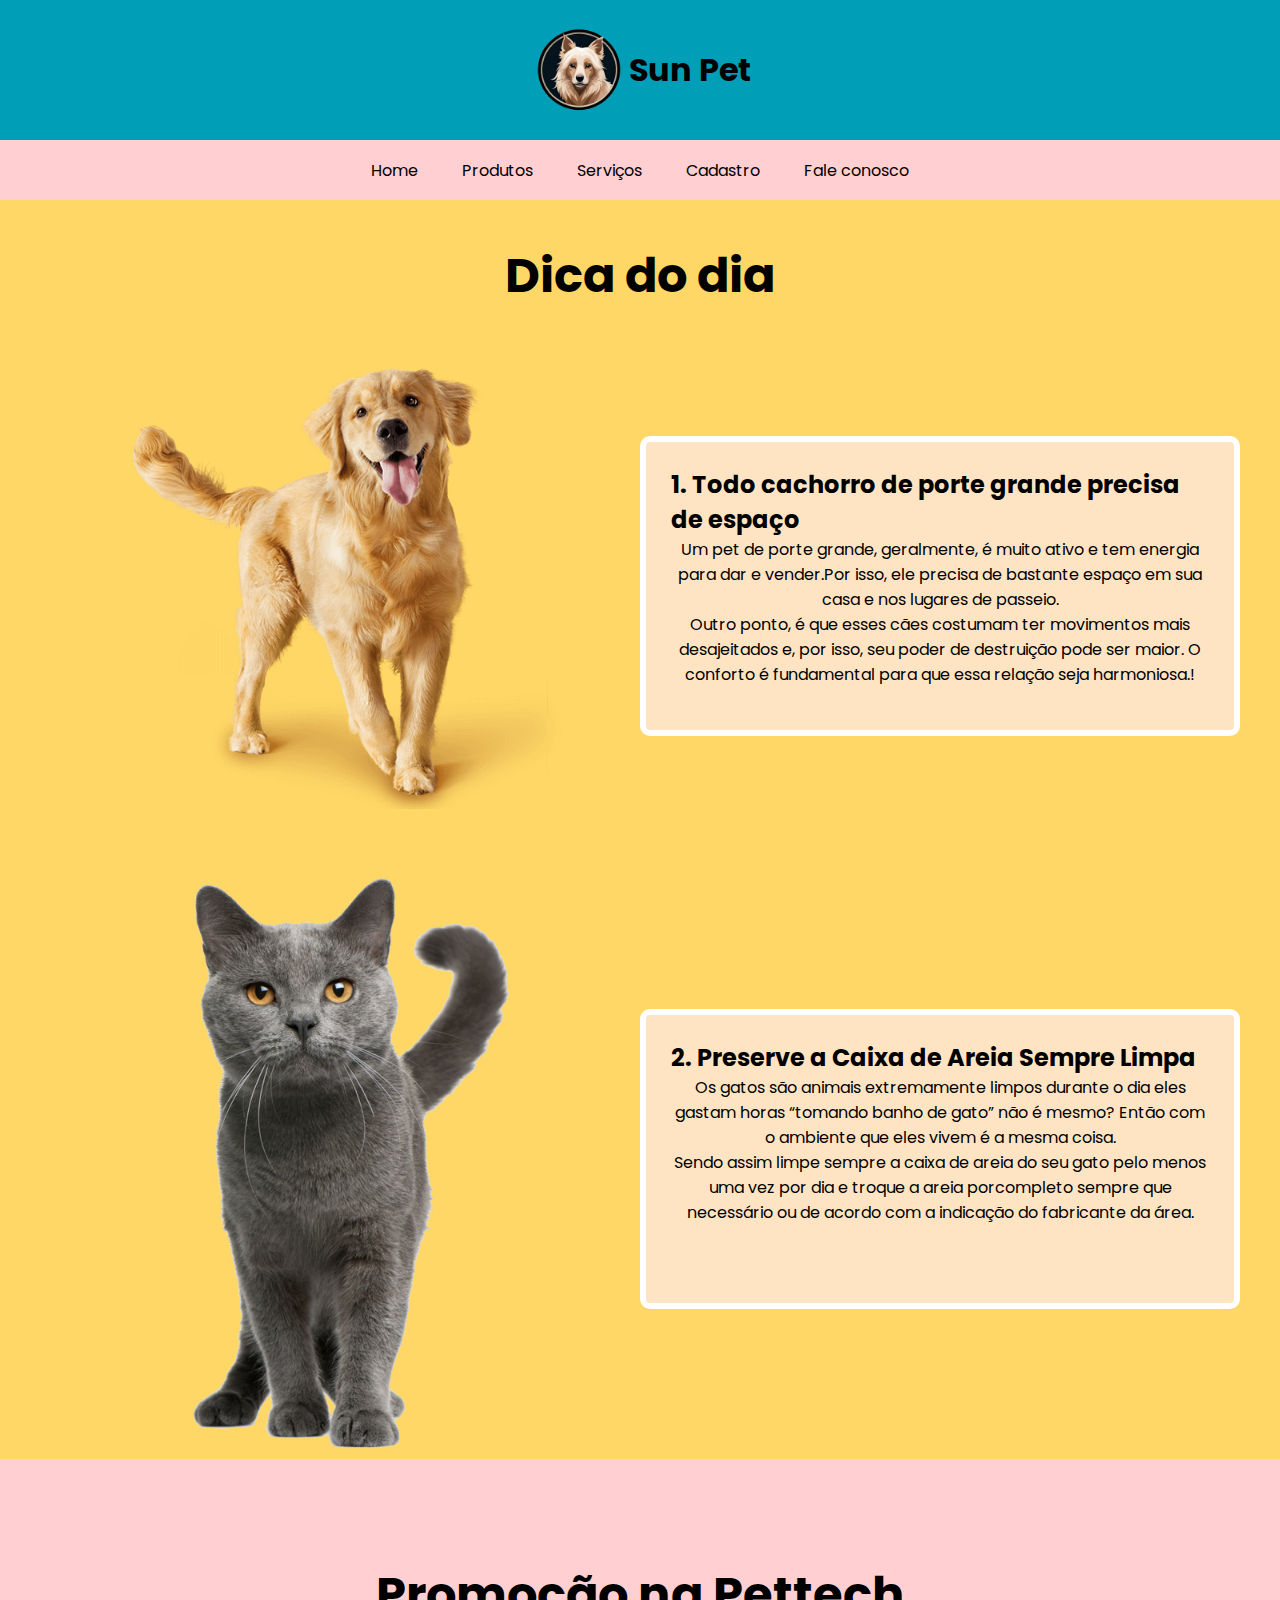
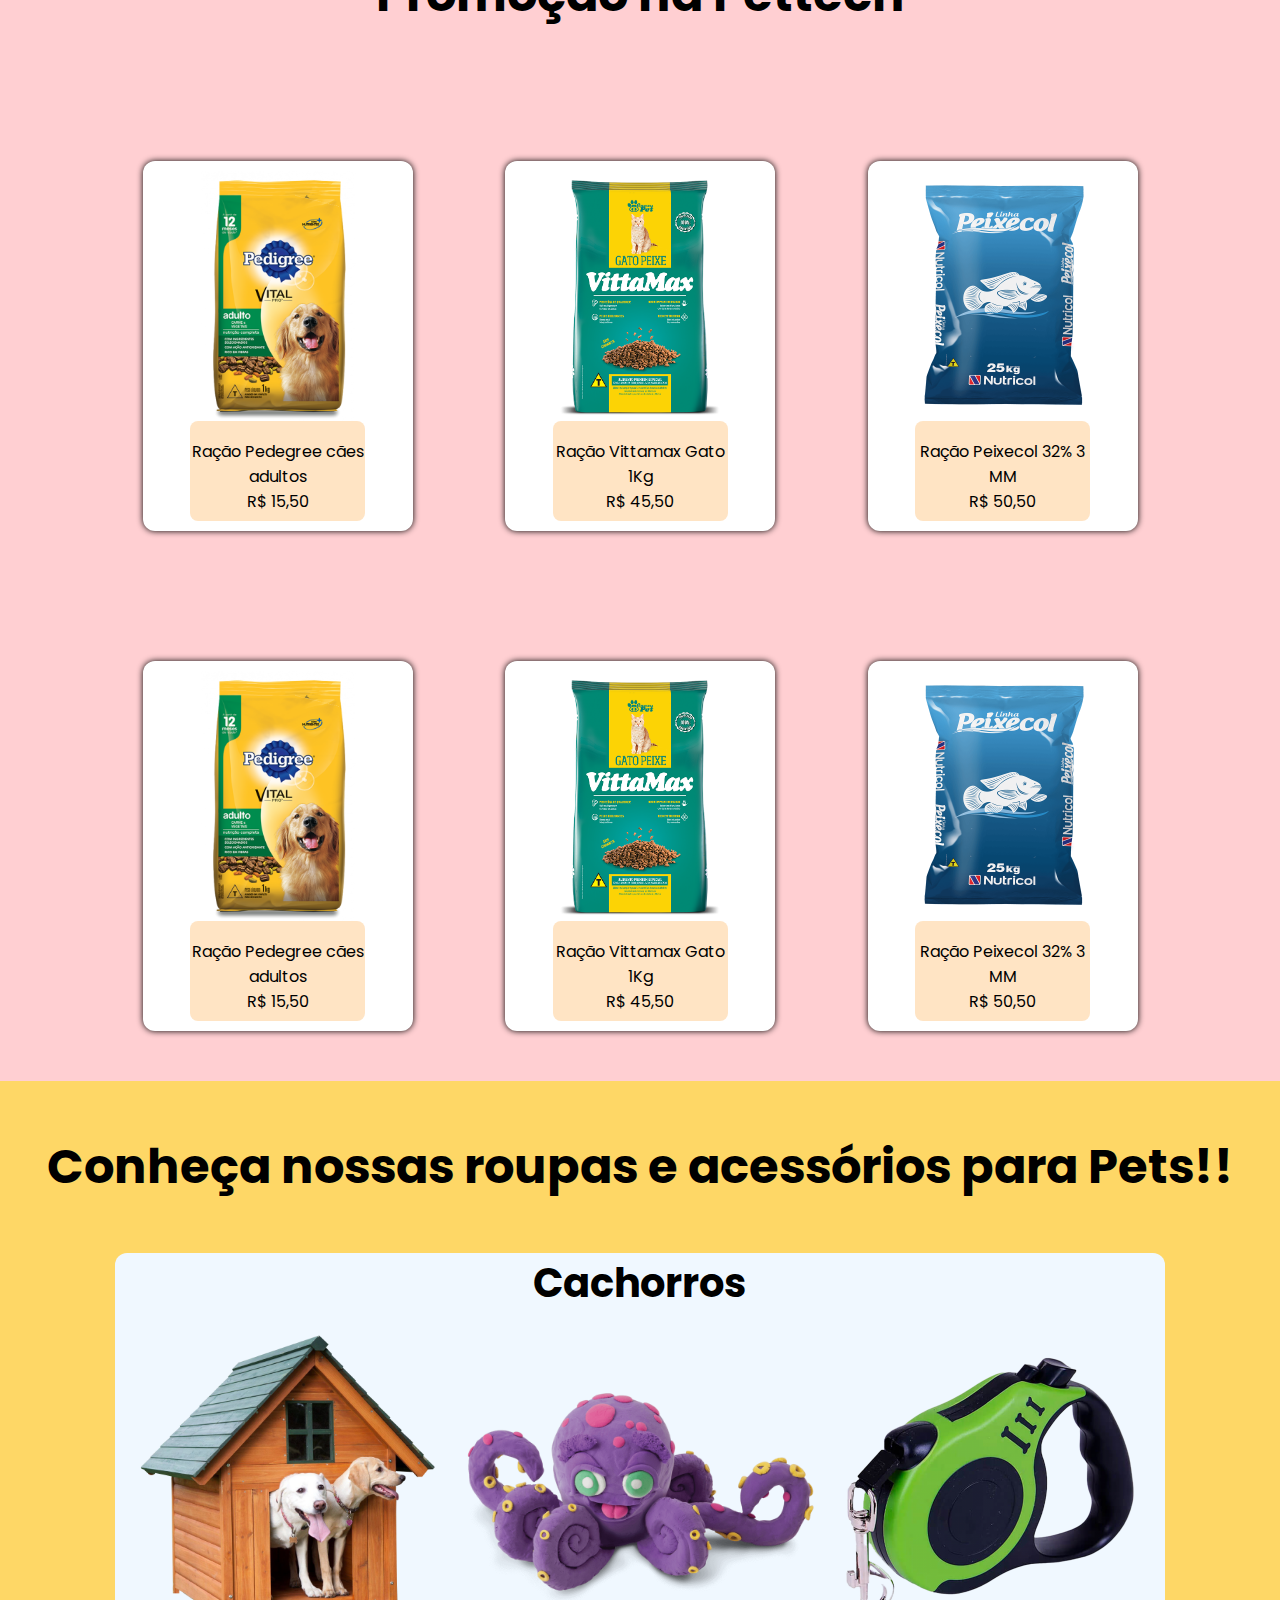
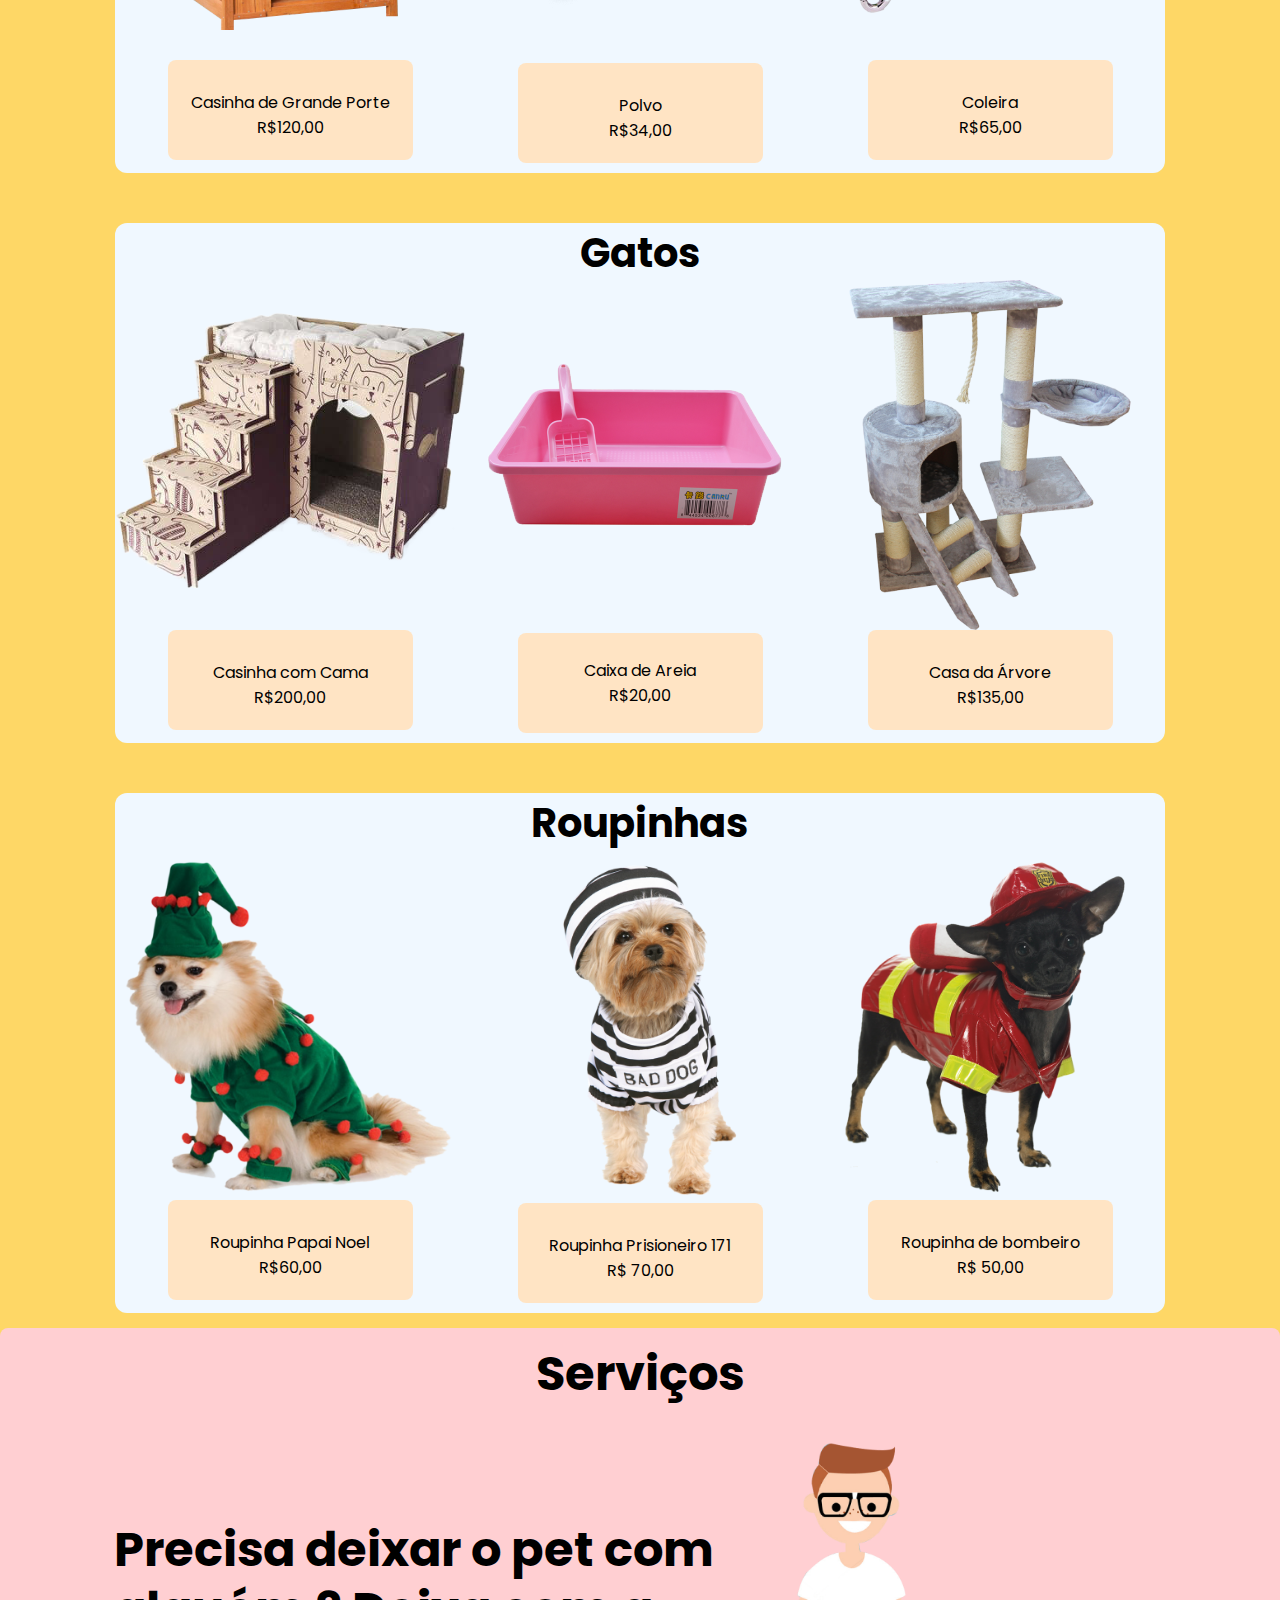
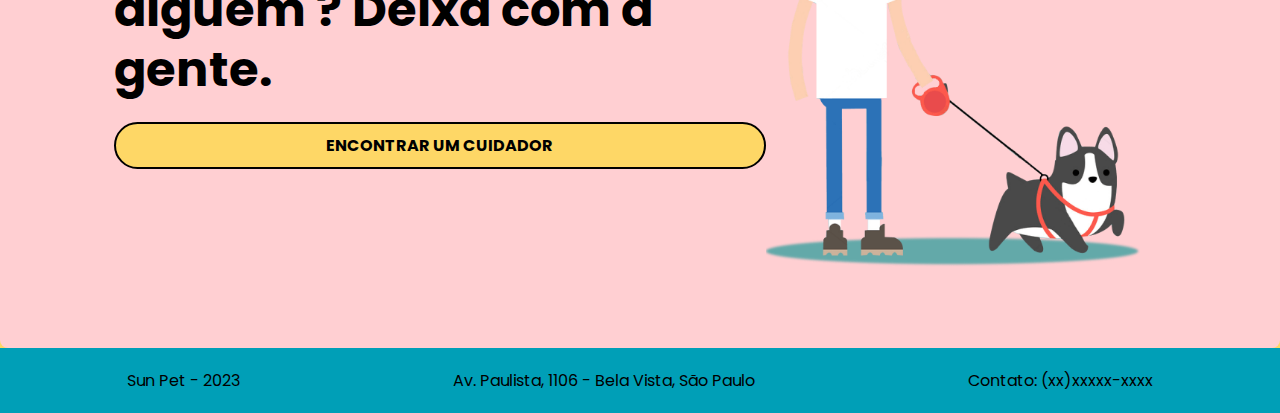
==== commit c7590a88: "Merge branch 'Vini'" ====
--- a/index.html
+++ b/index.html
@@ -11,27 +11,18 @@
 
 <body>
     <header>
-        <div class="cabecalho">
-            <div id="flex_box">
-                <img id="logo" src="img/logo_novo.png" alt="">
-                <div id="caixa">
-                    <h1 id="h1_header">Sun Pet</h1>
-                </div>
-            </div>
-        </div>
-        <div id="navegacao">
-            <nav>
-                <ul>
-                    <a href="#">Home</a>
-                    <a href="#">Produtos</a>
-                    <a href="#">Serviços</a>
-                    <a href="#">Cadastro</a>
-                    <a href="#">Fale conosco</a>
-                </ul>
-            </nav>
-        </div>
+        <img src="img/logo_novo.png" alt="">
+        <h1 id="h1_header">Sun Pet</h1>
     </header>
-
+    <nav>
+        <ul>
+            <li><a href="#">Home</a></li>
+            <li><a href="#">Produtos</a></li>
+            <li><a href="#">Serviços</a></li>
+            <li><a href="#">Cadastro</a></li>
+            <li><a href="#">Fale conosco</a></li>
+        </ul>
+    </nav>
     <section class="section_dica">
         <h1 class="h1_dica">Dica do dia</h1>
         <div class="flex_animal">
@@ -39,9 +30,11 @@
             <div class="box_texto_dica">
                 <h2>1. Todo cachorro de porte grande precisa de espaço</h2>
 
-                <p>Um pet de porte grande, geralmente, é muito ativo e tem energia para dar e vender.Por isso, ele precisa de bastante espaço em sua casa e nos lugares de passeio.</p>
-                
-                <p>Outro ponto, é que esses cães costumam ter movimentos mais desajeitados e, por isso, seu poder de destruição pode ser maior. O conforto é fundamental para que essa relação seja harmoniosa.!</p>
+                <p>Um pet de porte grande, geralmente, é muito ativo e tem energia para dar e vender.Por isso, ele
+                    precisa de bastante espaço em sua casa e nos lugares de passeio.</p>
+
+                <p>Outro ponto, é que esses cães costumam ter movimentos mais desajeitados e, por isso, seu poder de
+                    destruição pode ser maior. O conforto é fundamental para que essa relação seja harmoniosa.!</p>
 
             </div>
         </div>
@@ -49,9 +42,11 @@
             <img class="gato" src="img/gato1.png" alt="">
             <div class="box_texto_dica">
                 <h2>2. Preserve a Caixa de Areia Sempre Limpa </h2>
-                <p>Os gatos são animais extremamente limpos durante o dia eles gastam horas “tomando banho de gato” não é mesmo? Então com o ambiente que eles vivem é a mesma coisa.</p>
-
-                <p>Sendo assim limpe sempre a caixa de areia do seu gato pelo menos uma vez por dia e troque a areia porcompleto sempre que necessário ou de acordo com a indicação do fabricante da área.</p>
+                <p>Os gatos são animais extremamente limpos durante o dia eles gastam horas “tomando banho de gato” não
+                    é mesmo? Então com o ambiente que eles vivem é a mesma coisa.</p>
+
+                <p>Sendo assim limpe sempre a caixa de areia do seu gato pelo menos uma vez por dia e troque a areia
+                    porcompleto sempre que necessário ou de acordo com a indicação do fabricante da área.</p>
             </div>
         </div>
     </section>
@@ -59,14 +54,14 @@
     <section class="promocoes">
         <div class="box_promocao">
             <div class="box_h1">
-                <h1 class="h1_promocao"> Promoção na Pettech</h1>
+                <h1 class="h1_sections"> Promoção na Pettech</h1>
             </div>
 
             <div class="flex_racao">
                 <div class="imagem_box">
                     <div class="sub_box_racao">
-                        <img class="racao" src="img/racao.png" alt="">
-                        <div class="box_preco">
+                        <img class="imgPromos" src="img/racao.png" alt="">
+                        <div class="infoProd">
                             <p>Ração Pedegree cães adultos</p>
                             <p>R$ 15,50</p>
                         </div>
@@ -76,9 +71,9 @@
 
                 <div class="sub_box_racao">
                     <div class="imagem_box">
-                        <img class="racao" src="img/racao_gato.png" alt="">
-
-                        <div class="box_preco">
+                        <img class="imgPromos" src="img/racao_gato.png" alt="">
+
+                        <div class="infoProd">
                             <p> Ração Vittamax Gato 1Kg</p>
                             <p> R$ 45,50 </p>
                         </div>
@@ -87,9 +82,9 @@
 
                 <div class="sub_box_racao">
                     <div class="imagem_box">
-                        <img class="racao" src="img/racao_peixe.png" alt="">
-
-                        <div class="box_preco">
+                        <img class="imgPromos" src="img/racao_peixe.png" alt="">
+
+                        <div class="infoProd">
                             <p> Ração Peixecol 32% 3 MM</p>
                             <p id="money"> R$ 50,50 </p>
                         </div>
@@ -100,8 +95,8 @@
             <div class="flex_racao2">
                 <div class="imagem_box">
                     <div class="sub_box_racao">
-                        <img class="racao" src="img/racao.png" alt="">
-                        <div class="box_preco">
+                        <img class="imgPromos" src="img/racao.png" alt="">
+                        <div class="infoProd">
                             <p> Ração Pedegree cães adultos</p>
                             <p> R$ 15,50 </p>
                         </div>
@@ -109,8 +104,8 @@
                 </div>
                 <div class="sub_box_racao">
                     <div class="imagem_box">
-                        <img class="racao" src="img/racao_gato.png" alt="">
-                        <div class="box_preco">
+                        <img class="imgPromos" src="img/racao_gato.png" alt="">
+                        <div class="infoProd">
                             <p> Ração Vittamax Gato 1Kg</p>
                             <p> R$ 45,50 </p>
                         </div>
@@ -118,8 +113,8 @@
                 </div>
                 <div class="sub_box_racao">
                     <div class="imagem_box">
-                        <img class="racao" src="img/racao_peixe.png" alt="">
-                        <div class="box_preco">
+                        <img class="imgPromos" src="img/racao_peixe.png" alt="">
+                        <div class="infoProd">
                             <p> Ração Peixecol 32% 3 MM</p>
                             <p id="money"> R$ 50,50 </p>
                         </div>
@@ -131,74 +126,114 @@
     </section>
 
     <section class="acessorios">
-        <h1 class="h1_promocao"> Conheça nossos acessórios para Pets!!</h1>
-            <div class="box_acessórios">
-                <h2 class="h2_animais">Cachorro</h2>
-                <div class="box_cachorro">
-                    
-                    <!-- <div class="box_icone">
-                        <img class="dog" src="img/p.png" alt="">
-                    </div> -->
-                    <div class="item_acessórios">
-                        <img class="casa_cachorro" src="img/casa_cachorro.png" alt="">
-                        <div class="box_preco_a">
-                            <p class=" ">Casinha de Grande Porte</p>
-                            <p class=" ">R$120,00</p>
-                        </div>
-                    </div>
-                    
-                    <div class="item_acessórios">
-                        <img class ="brinquedo" src="img/casa_cachorro2.png" alt="">
-                        <div class="box_preco_a">
-                            <p class=" ">Polvo</p>
-                            <p class=" ">R$34,00</p>
-                        </div>
-                    </div>
-
-                    <div class="item_acessórios">
-                        <img class="coleira" src="img/coleira_cachorro.png" alt="">
-                            <div class="box_preco_a">
-                                <p class=" ">Coleira</p>
-                                <p class=" ">R$65,00</p>
-                            </div>
-                    </div>
-                     
-                </div>
-            </div>
-            
-            <div class="box_acessórios">
-                <h2 class="h2_animais">Gato</h2>
-                <div class = "box_gato">
-                
-        
-                    <div class="item_acessórios">
-                        <img class="casa_gato" src="img/casa_gato.png" alt="">
-                        <div class="box_preco_a">
-                            <p>Casinha com Cama</p>
-                            <p>R$200,00</p>
-                        </div>
-                    </div>
-                    <div class="item_acessórios">
-                        <img class="areia_gato" src="img/areia.png" alt="">
-                        <div class="box_preco_a">
-                            <p>Caixa de Areia</p>
-                            <p>R$20,00</p>
-                        </div>
-                    </div>
-
-                    <div class="item_acessórios">
-                        <img class="casa_gato" src="img/casa_gato2" alt="">
-                        <div class="box_preco_a">
-                            <p>Casa da Árvore</p>
-                            <p>R$135,00</p>
-                        </div>
-                    </div>
-                </div>
-            </div>
-            
+        <h1 class="h1_sections"> Conheça nossas roupas e acessórios para Pets!!</h1>
+
+        <div class="box_acessórios">
+            <div class="box_prods">
+                <div class="specProd">
+                    <img class="specImg" src="img/casa_cachorro.png" alt="">
+                    <div class="infoProd">
+                        <p>Casinha de Grande Porte</p>
+                        <p>R$120,00</p>
+                    </div>
+                </div>
+                <div class="specProd">
+                    <h2 class="h2_animais">Cachorros</h2>
+                    <img class="brinquedo" src="img/casa_cachorro2.png" alt="">
+                    <div class="infoProd">
+                        <p>Polvo</p>
+                        <p>R$34,00</p>
+                    </div>
+                </div>
+                <div class="specProd">
+                    <img class="specImg" src="img/coleira_cachorro.png" alt="">
+                    <div class="infoProd">
+                        <p>Coleira</p>
+                        <p>R$65,00</p>
+                    </div>
+                </div>
+            </div>
+        </div>
+
+        <div class="box_acessórios">
+            <div class="box_prods">
+
+                <div class="specProd">
+                    <img class="specImg" src="img/casa_gato.png" alt="">
+                    <div class="infoProd">
+                        <p>Casinha com Cama</p>
+                        <p>R$200,00</p>
+                    </div>
+                </div>
+
+                <div class="specProd">
+                    <h2 class="h2_animais">Gatos</h2>
+                    <img class="areia_gato" src="img/areia.png" alt="">
+                    <div class="pGato">
+                        <p>Caixa de Areia</p>
+                        <p>R$20,00</p>
+                    </div>
+                </div>
+
+                <div class="specProd">
+                    <img class="specImg" src="img/casa_gato2" alt="">
+                    <div class="infoProd">
+                        <p>Casa da Árvore</p>
+                        <p>R$135,00</p>
+                    </div>
+                </div>
+
+            </div>
+        </div>
+
+        <div class="box_acessórios">
+            <div class="box_prods">
+
+                <div class="specProd">
+                    <img class="specImg" src="./img/roupaDog.png" alt="">
+                    <div class="infoProd">
+                        <p>Roupinha Papai Noel</p>
+                        <p>R$60,00</p>
+                    </div>
+                </div>
+
+                <div class="specProd">
+                    <h2 class="h2_animais">Roupinhas</h2>
+                    <img class="brinquedo" src="./img/roupaDog2.png" alt="">
+                    <div class="infoProd">
+                        <p>Roupinha Prisioneiro 171</p>
+                        <p>R$ 70,00</p>
+                    </div>
+                </div>
+
+                <div class="specProd">
+                    <img class="specImg" src="./img/roupaDog3.png" alt="">
+                    <div class="infoProd">
+                        <p>Roupinha de bombeiro</p>
+                        <p>R$ 50,00</p>
+                    </div>
+                </div>
+            </div>
+        </div>
+    </section>
+
+    <section class="servicos">
+        <h1 class="h1Servicos">Serviços</h1>
+        <div class="maincontainer">
+            <img src="./img/cuidador.png" alt="">
+            <div class="petgrid">
+                <h1 id="h1Serv">Precisa deixar o pet com alguém ? Deixa
+                    com a gente.</h1>
+
+                <a id="aServ" target="_blank" class="button">ENCONTRAR UM CUIDADOR</a>
+            </div>
+        </div>
     </section>
     <footer>
         <p>Sun Pet - 2023</p>
+        <p>Av. Paulista, 1106 - Bela Vista, São Paulo</p>
+        <p>Contato: (xx)xxxxx-xxxx</p>
     </footer>
 </body>
+
 </html>--- a/css/style.css
+++ b/css/style.css
@@ -1,81 +1,74 @@
-@import url('https://fonts.googleapis.com/css2?family=Wix+Madefor+Text:wght@700&family=Ysabeau:wght@600&display=swap');
+@import url('https://fonts.googleapis.com/css2?family=Poppins:wght@300&display=swap');
 
 * {
     margin: 0;
     padding: 0;
-}
-
-.cabecalho{
-    padding: 15px;
-    background-color:#FFCFD2;
-}
-
-#logo {
-    width: 200px;
-    margin-right: 20px;
-}
-
-#flex_box{
-    display: flex;
-    align-items: center;
-    justify-content:start;
-    flex-direction: column;
-}
-
-#h1_header {
-
+    box-sizing: border-box;
+    font-family: 'Poppins', sans-serif;
+}
+
+header {
+    display: flex;
+    align-items: center;
+    min-height: 100px;
+    padding: 20px 20px;
+    background-color: #009FB7;
+    justify-content: center;
+}
+
+header h1 {
+    color: #000;
+}
+
+header img {
+    width: 100px;
+}
+
+nav {
+    display: flex;
+    min-height: 60px;
+    background-color: #FFCFD2;
+    justify-content: center;
+    align-items: center;
+}
+
+nav ul {
+    list-style: none;
+    text-align: center;
+}
+
+nav ul li {
+    display: inline-block;
+}
+
+nav ul li a {
+    color: black;
+    padding: 10px 20px;
+    display: inline-block;
+    text-decoration: none;
+    font: 50px;
+}
+
+nav ul li a:hover {
+    background-color: white;
+    border-radius: 8px;
+}
+
+body {
+
+    background-color: #FED766;
+}
+
+.h1_dica {
+    color: black;
+    margin-top: 40px;
+    text-align: center;
     font-size: 3em;
-    color: rgb(0, 0, 0);
-}
-
-#navegacao {
-    margin: auto;
-    padding: 25px;
-    background-color:#009FB7
-}
-
-nav{
-    display: flex;
-}
-
-ul{
-    margin: auto;
-}
-
-a{
-    margin: 10px 25px;
-    font-size: 2em;
-    color: aliceblue;
-    text-decoration: none;
-}
-
-a:hover{
-    color: black;
-    padding: 5px;
-    background-color: #FED766;
-    border-radius: 10px;
-}
-
-.links_cadastro {
-
-    margin-left:auto
-}
-
-body{
-    font-family: 'Wix Madefor Text', sans-serif;
-    background-color: #FED766;
-}
-
-.h1_dica{
-    color: white;
-    margin-top: 40px;
-    text-align: center;
-    font-size: 3em;
-}
-
-.flex_animal{
-    display: flex;
-    justify-content:center;
+}
+
+.flex_animal {
+    display: flex;
+    justify-content: center;
     margin-top: 50px;
     align-items: center;
     flex-wrap: wrap;
@@ -85,12 +78,11 @@
     width: 600px;
 }
 
-.gato{
+.gato {
     width: 600px;
-    
-}
-
-.box_texto_dica{
+}
+
+.box_texto_dica {
     width: 600px;
     padding: 25px;
     height: 300px;
@@ -101,43 +93,26 @@
     overflow: auto;
 }
 
-p{
-    margin-top: 15px;
-
-}
-
-h2{
-    margin-top: 15px;
-}
-
 .box_promocao {
     width: 100%;
-    height:auto;
+    height: auto;
     padding: 50px;
-    background-color:#FFCFD2;
+    background-color: #FFCFD2;
     box-sizing: border-box;
 }
 
-.box_h1{
-    width:auto;
-}
-
-.h1_promocao{
+.box_h1 {
+    width: auto;
+}
+
+.h1_sections {
     color: rgb(0, 0, 0);
     padding-top: 50px;
     text-align: center;
     font-size: 3em;
 }
 
-.flex_racao{
-    display: flex;
-    justify-content: space-evenly;
-    align-items: center;
-    margin-top: 100px;
-    flex-wrap: wrap; 
-}
-
-.flex_racao2 {
+.flex_racao {
     display: flex;
     justify-content: space-evenly;
     align-items: center;
@@ -145,19 +120,27 @@
     flex-wrap: wrap;
 }
 
-.racao {
+.flex_racao2 {
+    display: flex;
+    justify-content: space-evenly;
+    align-items: center;
+    margin-top: 100px;
+    flex-wrap: wrap;
+}
+
+.imgPromos {
     max-width: 250px;
 }
 
 .sub_box_racao {
     display: flex;
-    width:auto;
+    width: auto;
     /* width:600px */
     align-items: center;
     flex-direction: column;
 }
 
-.imagem_box{
+.imagem_box {
     display: flex;
     flex-direction: column;
     align-items: center;
@@ -172,115 +155,178 @@
     padding: 10px;
     margin-top: 40px;
     width: 150px;
-    height:100px;
-    background-color:bisque;
-    border-radius: 8px;
-}
-
-p{
+    height: 100px;
+    background-color: bisque;
+    border-radius: 8px;
+}
+
+p {
     text-align: center;
     color: rgb(0, 0, 0);
 }
 
-.dog{
-    max-width: 500px;
-    
-    
-}
-.casa_cachorro,.casa_gato,.brinquedo,.coleira,.areia_gato{
-
+.specImg {
     max-width: 350px;
+    padding-top: 57px;
+}
+
+.areia_gato {
+    max-width: 350px;
+    padding-top: 50px;
+
+}
+
+.brinquedo {
+    max-width: 350px;
+}
+
+.pGato {
+    display: flex;
+    flex-direction: column;
+    margin-top: 50px;
+    padding: 10px;
+    width: 70%;
+    height: 100px;
+    background-color: bisque;
+    border-radius: 8px;
+    justify-content: center;
+}
+
+.specProd {
+    display: flex;
+    flex-direction: column;
+    align-items: center;
+    padding-bottom: 10px;
+}
+
+.infoProd {
+    display: flex;
+    flex-direction: column;
+    width: 70%;
+    height: 100px;
+    /* padding: 10px; */
+    padding-top: 10px;
+    background-color: bisque;
+    border-radius: 8px;
+    justify-content: center;
 }
 
 .box_acessórios {
     display: flex;
-    width:100%;
-    flex-direction: column;
-    align-items: center;
-    margin-top: 120px;
-    justify-content: center;
-}
-
-
-.box_cachorro{
-    background-color: aquamarine;
+    flex-direction: column;
+    align-items: center;
+    margin-top: 50px;
+    justify-content: center;
+}
+
+.box_cachorro {
     margin-bottom: 100px;
     display: flex;
-    
-    
-}
-
-/* .box_icone{
-
-    height:max-content;
-    width: max-content;
-    align-self: flex-end;
-    margin-bottom: 90px;
-    background-color: #009FB7;
-    
-    
-} */
-
-.box_gato{
-    margin-bottom: 150px;
-    display:flex;
-    align-items: end;
-    
-    
-   
-}
-
-.h2_animais{
+
+}
+
+.box_gato {
+    margin-bottom: 100px;
+    display: flex;
+
+}
+
+.h2_animais {
     font-size: 2.5em;
-    
-}
-
-.box_cachorro,.box_gato {
-    height: auto;
+    text-align: center;
+}
+
+.box_prods {
+    display: flex;
     background-color: aliceblue;
     border-radius: 12px;
 }
-.item_acessórios {
-
-    display: flex;
-    padding: 30px;
-    flex-direction: column;
-    margin-left: 80px;
-    
-  
-
-}
-
-
-.box_preco_a {
-    background-color:rgba(134, 97, 17, 0.418);
-    border-radius: 15px;
-}
-
-.box_preco_a:hover,
-.box_preco_a:hover p {
-    
-    background-color: #c92d18; /* Cor de fundo ao passar o mouse */
-    color: white; 
-    border-radius: 15px;/* Cor do texto ao passar o mouse */
-}
-
 
 @media (max-width: 768px) {
+
     /* Estilos para telas menores que 768px */
     .cabecalho {
         flex-direction: column;
     }
+
     #logo {
         margin-bottom: 1rem;
     }
+
     .links_cadastro {
         display: none;
     }
 }
 
+.servicos img {
+    max-width: 400px;
+}
+
+.servicos {
+    font-size: 16px;
+    font-weight: 400;
+    display: flex;
+    flex-direction: column;
+    height: 620px;
+    align-items: center;
+    background-color: #FFCFD2;
+    border-radius: 8px;
+    margin-top: 15px;
+}
+
+.h1Servicos {
+    margin-top: 10px;
+    color: rgb(0, 0, 0);
+    text-align: center;
+    font-size: 3em;
+}
+
+.maincontainer {
+    width: 85%;
+    margin-right: auto;
+    margin-left: auto;
+
+    display: flex;
+    flex-direction: row-reverse;
+    justify-content: center;
+}
+
+.petgrid {
+    display: flex;
+    flex-direction: column;
+    width: 60%;
+    max-width: 680px;
+    justify-items: start;
+    grid-column-gap: 0px;
+    grid-row-gap: 22px;
+    grid-template-columns: 1fr;
+    padding-top: 110px;
+}
+
+#h1Serv {
+    color: black;
+    font-size: 48px;
+    line-height: 125%;
+    font-weight: 700;
+}
+
+#aServ {
+    border-radius: 32px;
+    background-color: #FED766;
+    text-align: center;
+}
+
+.button {
+    background-color: #FED766;
+    font-weight: 700;
+    padding: 9px 15px;
+    color: black;
+    border: 2px solid black;
+}
+
 footer {
-    background-color: #FFCFD2;
+    display: flex;
+    justify-content: space-around;
+    background-color: #009FB7;
     padding: 20px;
-    margin-top: 10px;
 }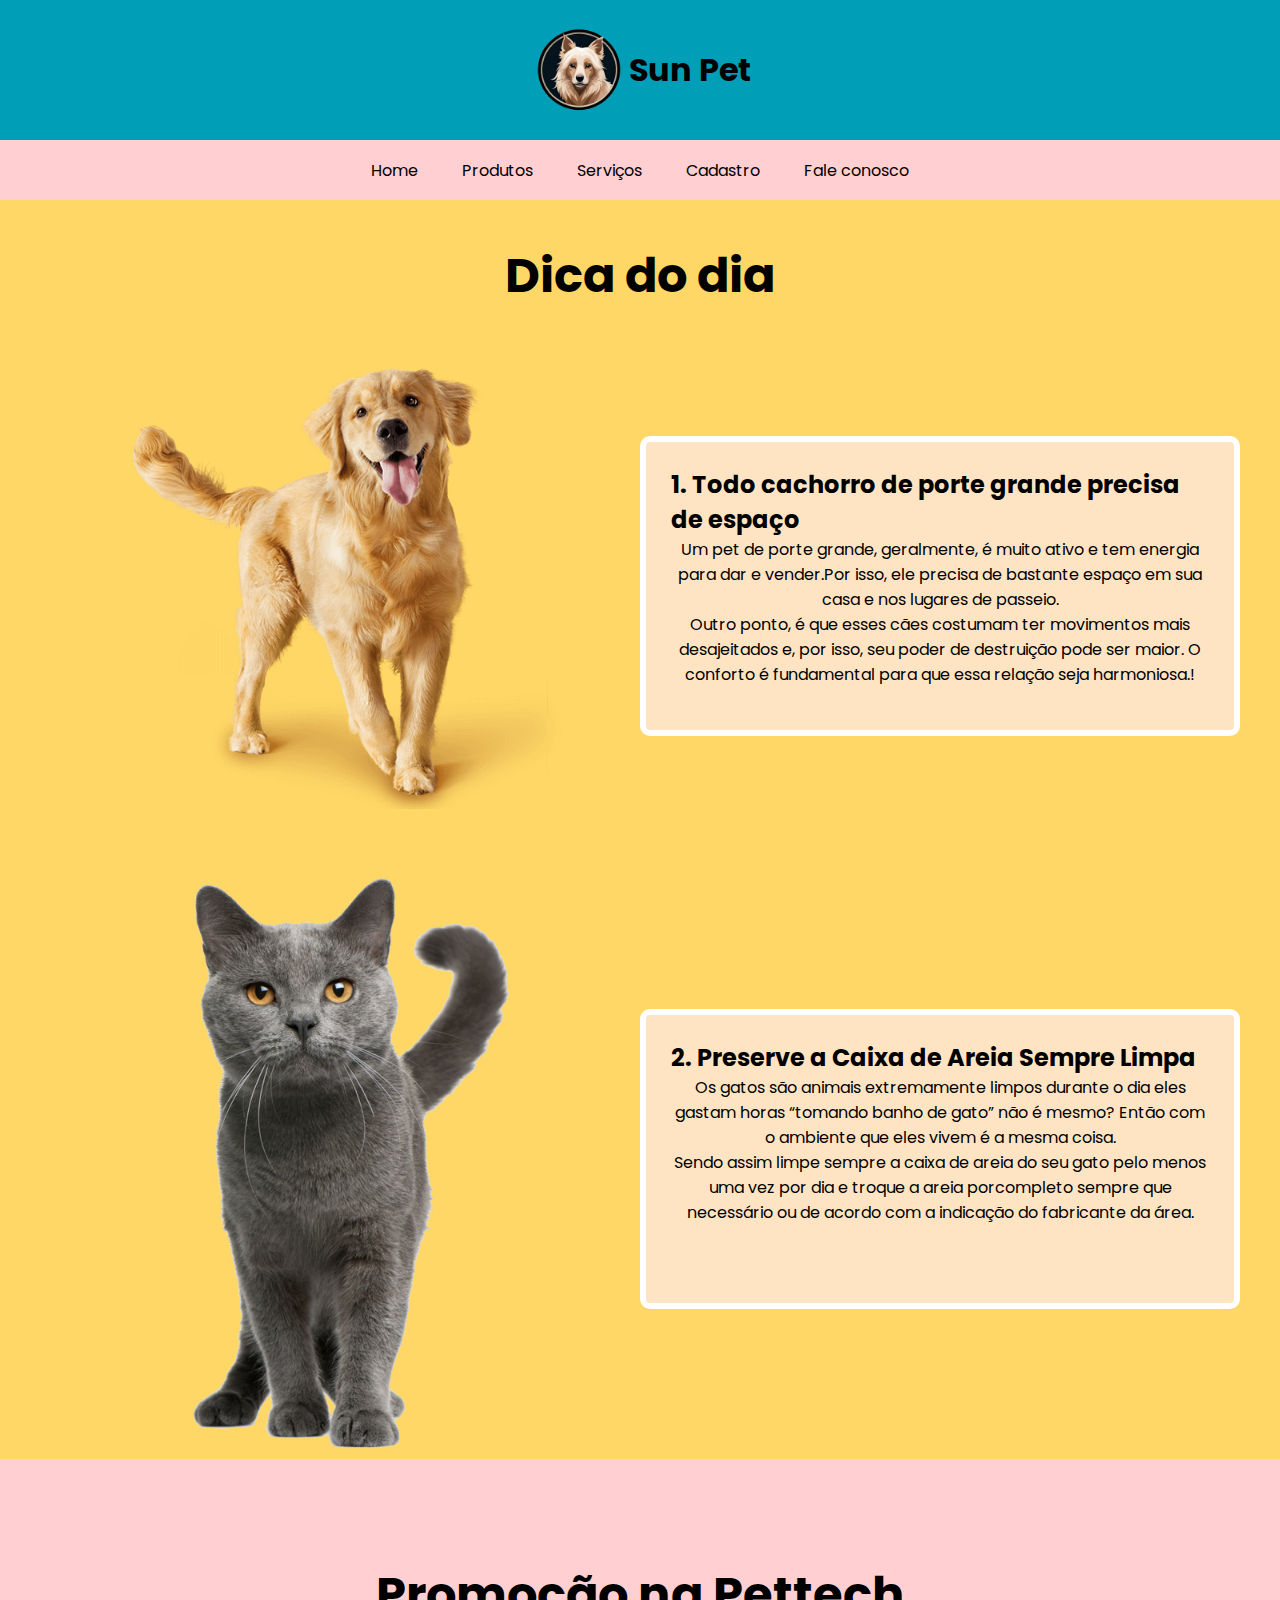
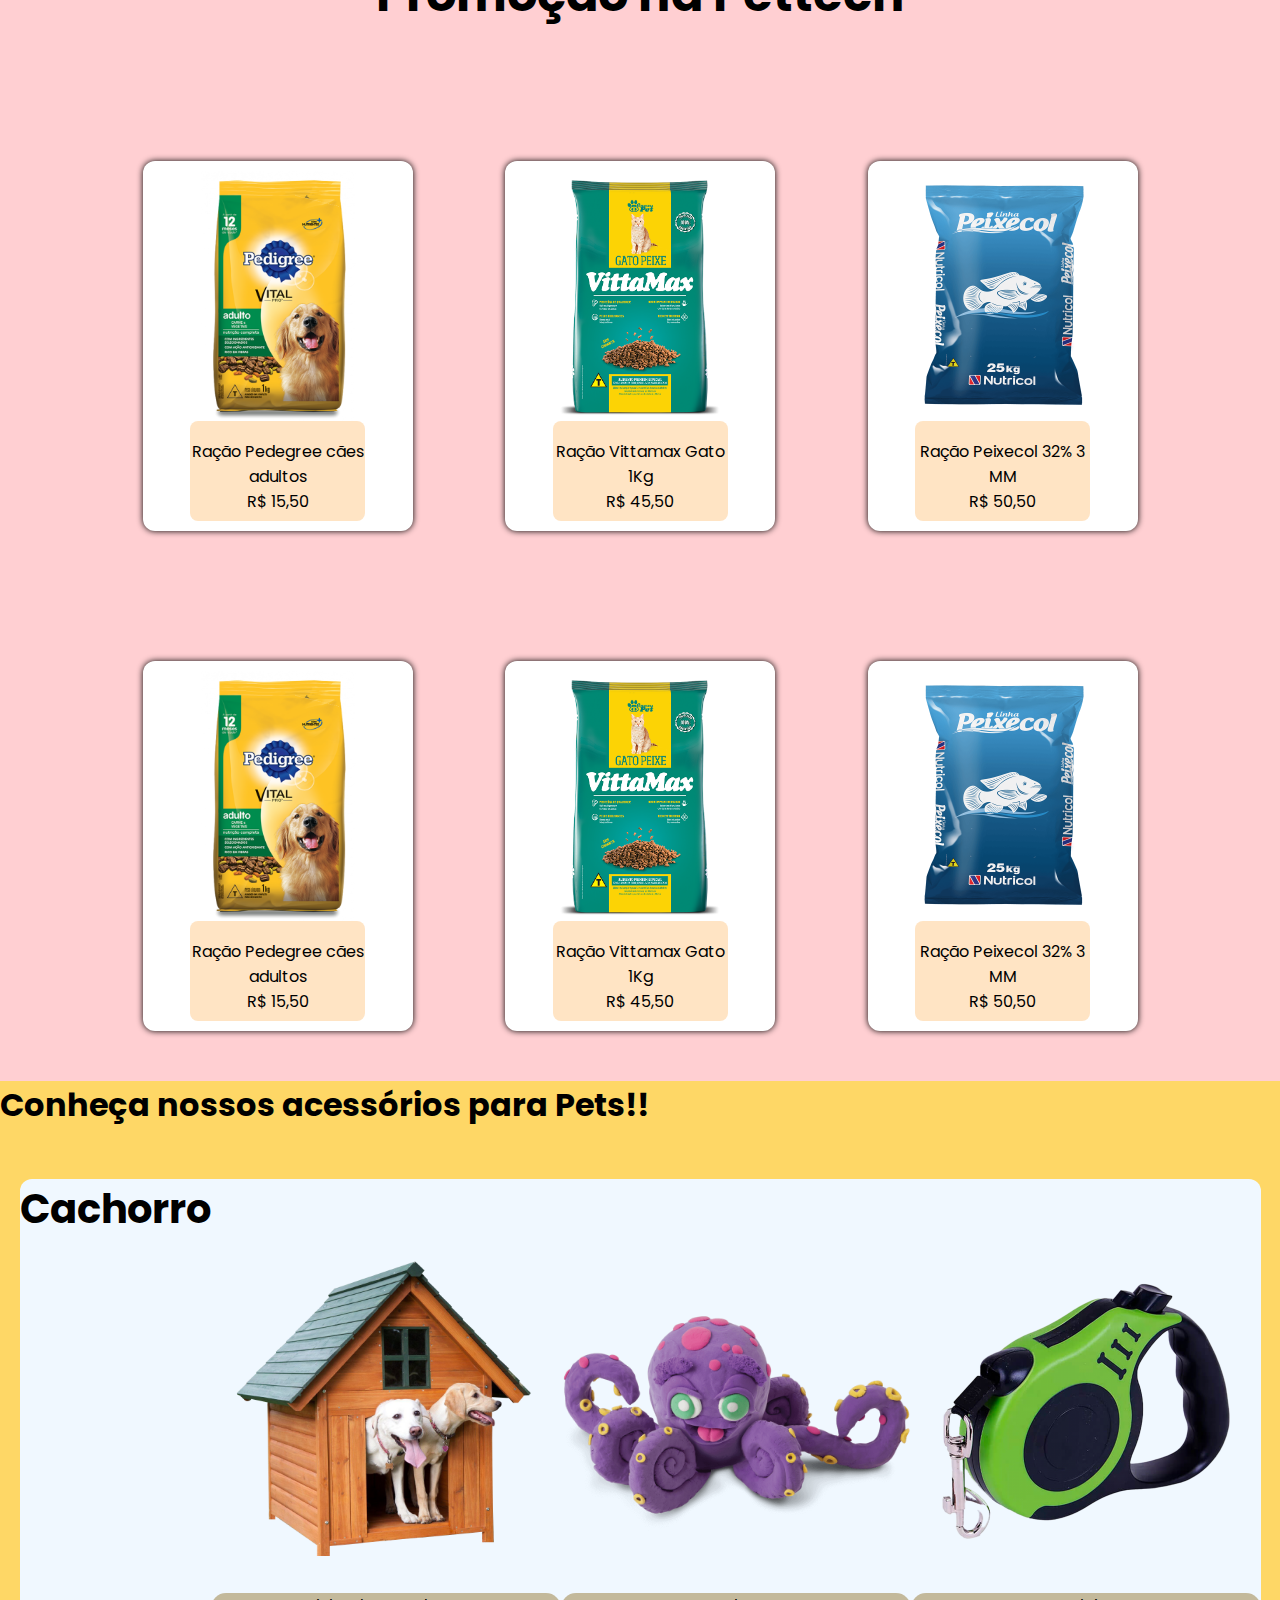
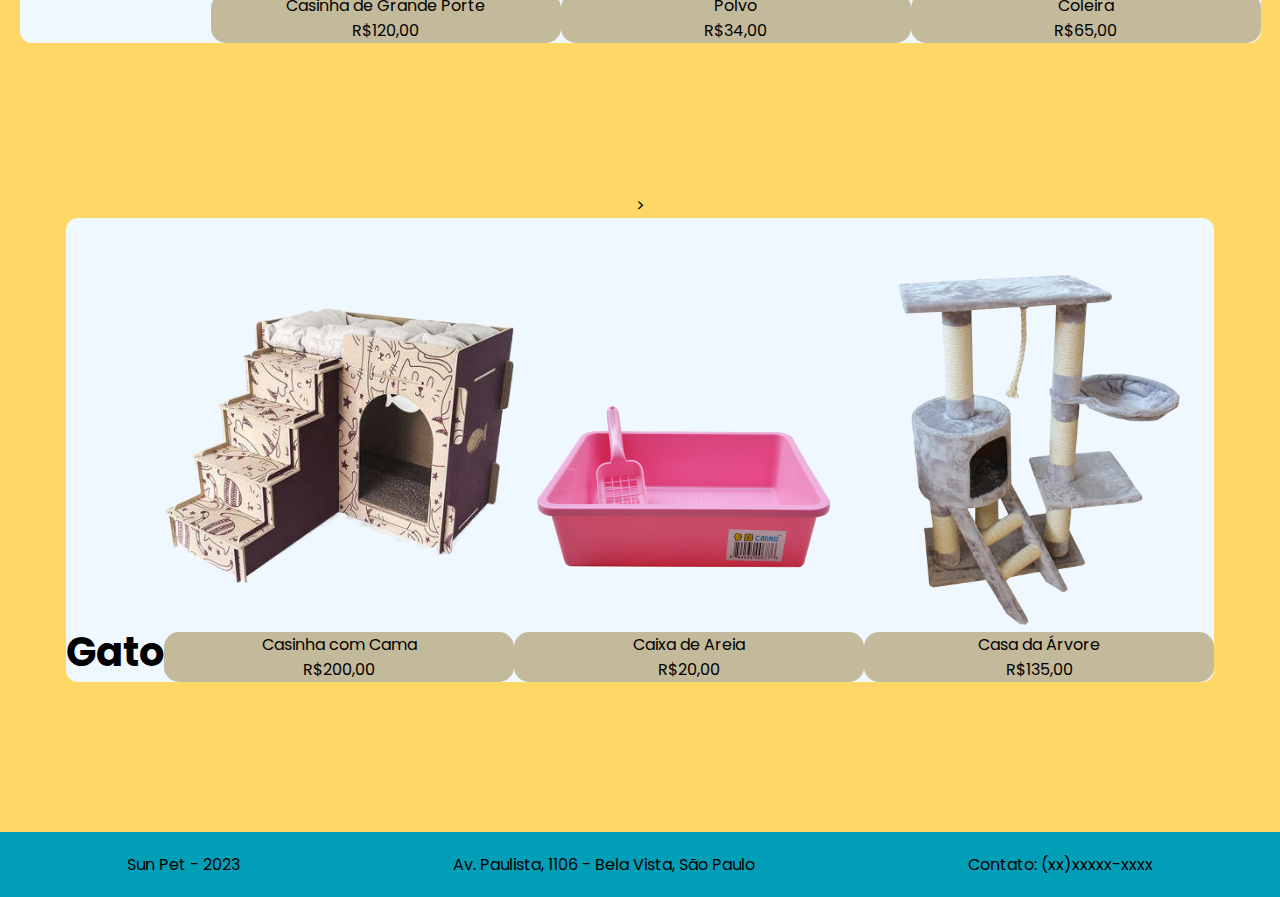
==== commit b422f6fd: "Merge branch 'main'" ====
--- a/index.html
+++ b/index.html
@@ -126,28 +126,29 @@
     </section>
 
     <section class="acessorios">
-        <h1 class="h1_sections"> Conheça nossas roupas e acessórios para Pets!!</h1>
+        <h1 class="h1_promocao"> Conheça nossos acessórios para Pets!!</h1>
+        <div class="box_acessórios">
 
-        <div class="box_acessórios">
-            <div class="box_prods">
-                <div class="specProd">
-                    <img class="specImg" src="img/casa_cachorro.png" alt="">
-                    <div class="infoProd">
+            <div class="box_cachorro">
+                <h2 class="h2_animais">Cachorro</h2>
+                <div class="itens_acessórios">
+                    <img class="casa_cachorro" src="img/casa_cachorro.png" alt="">
+                    <div class="box_preco_a">
                         <p>Casinha de Grande Porte</p>
                         <p>R$120,00</p>
                     </div>
                 </div>
-                <div class="specProd">
-                    <h2 class="h2_animais">Cachorros</h2>
+
+                <div>
                     <img class="brinquedo" src="img/casa_cachorro2.png" alt="">
-                    <div class="infoProd">
+                    <div class="box_preco_a">
                         <p>Polvo</p>
                         <p>R$34,00</p>
                     </div>
                 </div>
-                <div class="specProd">
-                    <img class="specImg" src="img/coleira_cachorro.png" alt="">
-                    <div class="infoProd">
+                <div>
+                    <img class="coleira" src="img/coleira_cachorro.png" alt="">
+                    <div class="box_preco_a">
                         <p>Coleira</p>
                         <p>R$65,00</p>
                     </div>
@@ -156,76 +157,31 @@
         </div>
 
         <div class="box_acessórios">
-            <div class="box_prods">
+            >
+            <div class="box_gato">
 
-                <div class="specProd">
-                    <img class="specImg" src="img/casa_gato.png" alt="">
-                    <div class="infoProd">
+                <h2 class="h2_animais">Gato</h2>
+                <div>
+                    <img class="casa_gato" src="img/casa_gato.png" alt="">
+                    <div class="box_preco_a">
                         <p>Casinha com Cama</p>
                         <p>R$200,00</p>
                     </div>
                 </div>
-
-                <div class="specProd">
-                    <h2 class="h2_animais">Gatos</h2>
+                <div>
                     <img class="areia_gato" src="img/areia.png" alt="">
-                    <div class="pGato">
+                    <div class="box_preco_a">
                         <p>Caixa de Areia</p>
                         <p>R$20,00</p>
                     </div>
                 </div>
-
-                <div class="specProd">
-                    <img class="specImg" src="img/casa_gato2" alt="">
-                    <div class="infoProd">
+                <div>
+                    <img class="casa_gato" src="img/casa_gato2" alt="">
+                    <div class="box_preco_a">
                         <p>Casa da Árvore</p>
                         <p>R$135,00</p>
                     </div>
                 </div>
-
-            </div>
-        </div>
-
-        <div class="box_acessórios">
-            <div class="box_prods">
-
-                <div class="specProd">
-                    <img class="specImg" src="./img/roupaDog.png" alt="">
-                    <div class="infoProd">
-                        <p>Roupinha Papai Noel</p>
-                        <p>R$60,00</p>
-                    </div>
-                </div>
-
-                <div class="specProd">
-                    <h2 class="h2_animais">Roupinhas</h2>
-                    <img class="brinquedo" src="./img/roupaDog2.png" alt="">
-                    <div class="infoProd">
-                        <p>Roupinha Prisioneiro 171</p>
-                        <p>R$ 70,00</p>
-                    </div>
-                </div>
-
-                <div class="specProd">
-                    <img class="specImg" src="./img/roupaDog3.png" alt="">
-                    <div class="infoProd">
-                        <p>Roupinha de bombeiro</p>
-                        <p>R$ 50,00</p>
-                    </div>
-                </div>
-            </div>
-        </div>
-    </section>
-
-    <section class="servicos">
-        <h1 class="h1Servicos">Serviços</h1>
-        <div class="maincontainer">
-            <img src="./img/cuidador.png" alt="">
-            <div class="petgrid">
-                <h1 id="h1Serv">Precisa deixar o pet com alguém ? Deixa
-                    com a gente.</h1>
-
-                <a id="aServ" target="_blank" class="button">ENCONTRAR UM CUIDADOR</a>
             </div>
         </div>
     </section>
--- a/css/style.css
+++ b/css/style.css
@@ -46,16 +46,15 @@
     padding: 10px 20px;
     display: inline-block;
     text-decoration: none;
-    font: 50px;
-}
-
-nav ul li a:hover {
-    background-color: white;
-    border-radius: 8px;
+}
+
+.links_cadastro {
+
+    margin-left: auto
 }
 
 body {
-
+    font-family: 'Wix Madefor Text', sans-serif;
     background-color: #FED766;
 }
 
@@ -165,7 +164,19 @@
     color: rgb(0, 0, 0);
 }
 
-.specImg {
+
+.specImg,
+.dog {
+    max-width: 500px;
+
+
+}
+
+.casa_cachorro,
+.casa_gato,
+.brinquedo,
+.coleira,
+.areia_gato {
     max-width: 350px;
     padding-top: 57px;
 }
@@ -213,6 +224,7 @@
 
 .box_acessórios {
     display: flex;
+    width: 100%;
     flex-direction: column;
     align-items: center;
     margin-top: 50px;
@@ -228,12 +240,26 @@
 .box_gato {
     margin-bottom: 100px;
     display: flex;
+}
+
+.box_cachorro {
+    background-color: aquamarine;
+    margin-bottom: 100px;
+    display: flex;
+
+
+}
+
+.box_gato {
+    margin-bottom: 150px;
+    display: flex;
+    align-items: end;
 
 }
 
 .h2_animais {
     font-size: 2.5em;
-    text-align: center;
+
 }
 
 .box_prods {
@@ -241,6 +267,41 @@
     background-color: aliceblue;
     border-radius: 12px;
 }
+
+.box_cachorro,
+.box_gato {
+    height: auto;
+    background-color: aliceblue;
+    border-radius: 12px;
+}
+
+.item_acessórios {
+
+    display: flex;
+    padding: 30px;
+    flex-direction: column;
+    margin-left: 80px;
+
+
+
+}
+
+
+.box_preco_a {
+    background-color: rgba(134, 97, 17, 0.418);
+    border-radius: 15px;
+}
+
+.box_preco_a:hover,
+.box_preco_a:hover p {
+
+    background-color: #c92d18;
+    /* Cor de fundo ao passar o mouse */
+    color: white;
+    border-radius: 15px;
+    /* Cor do texto ao passar o mouse */
+}
+
 
 @media (max-width: 768px) {
 
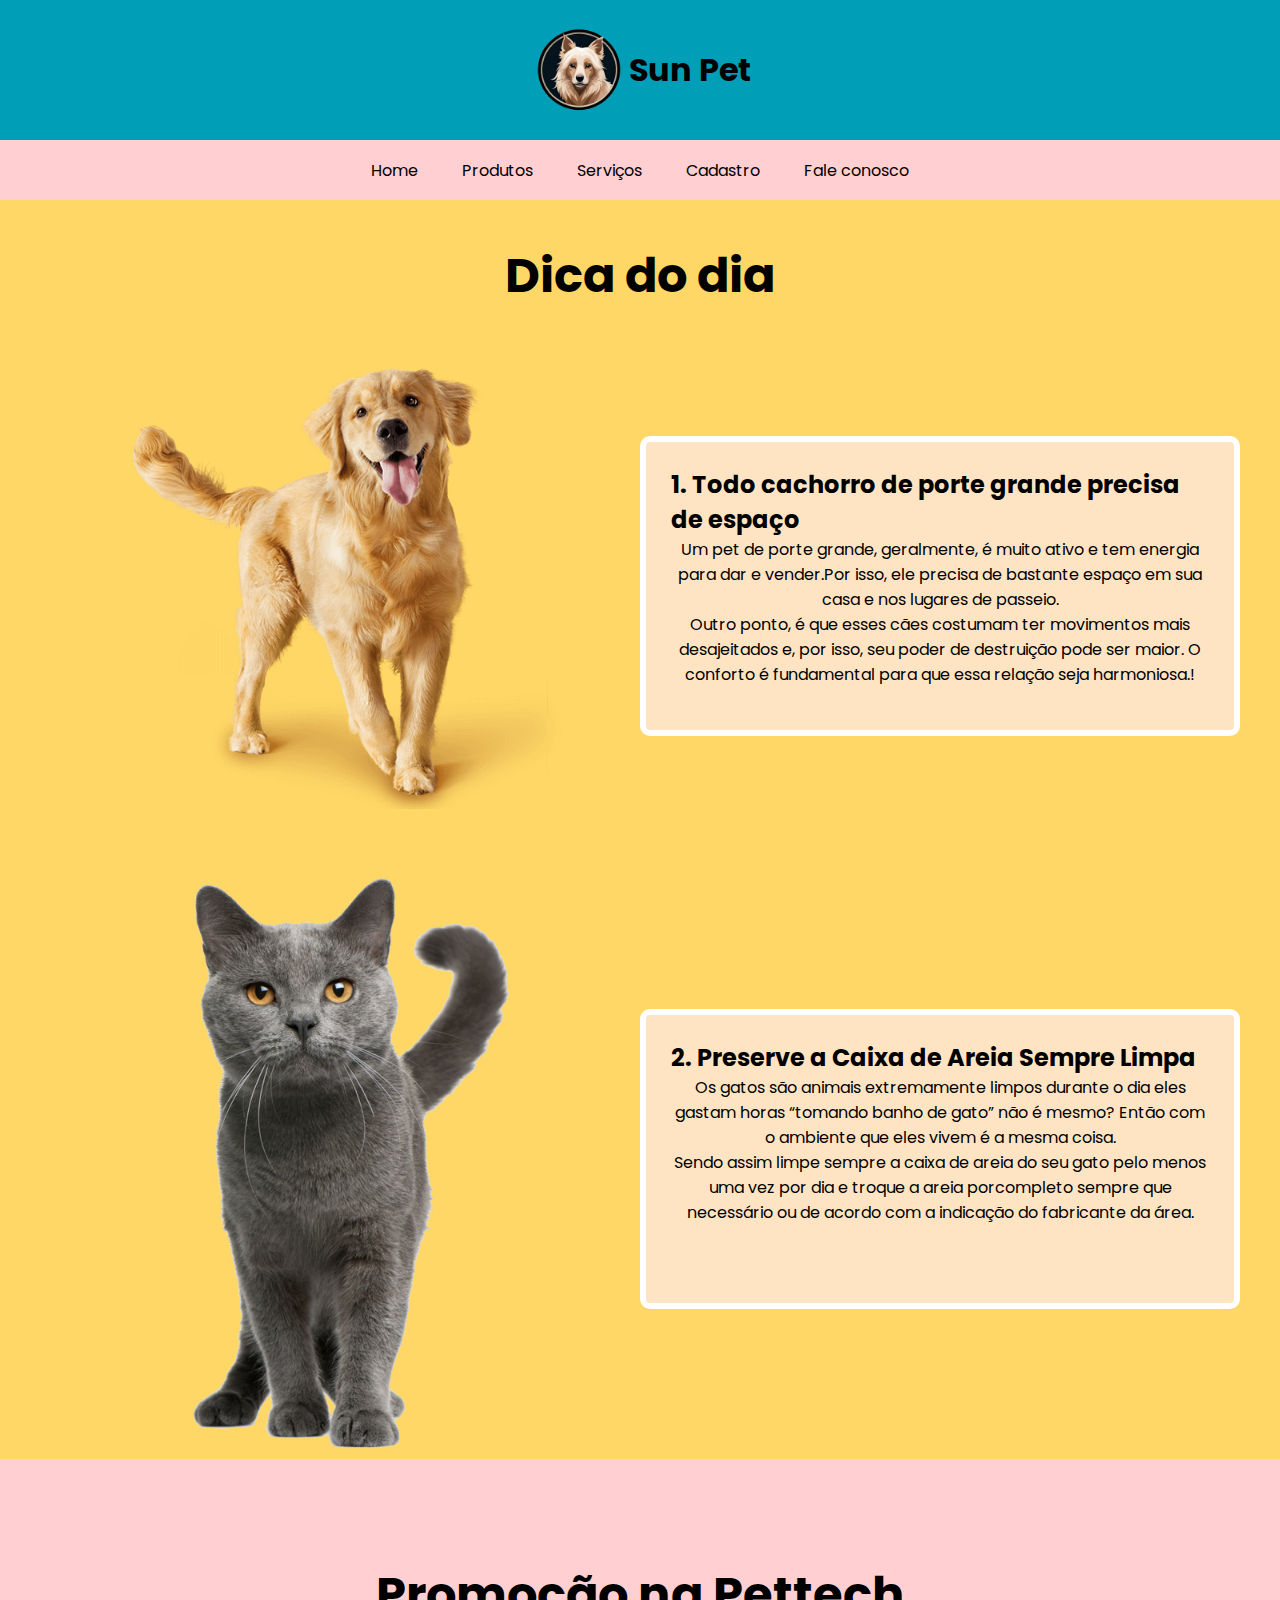
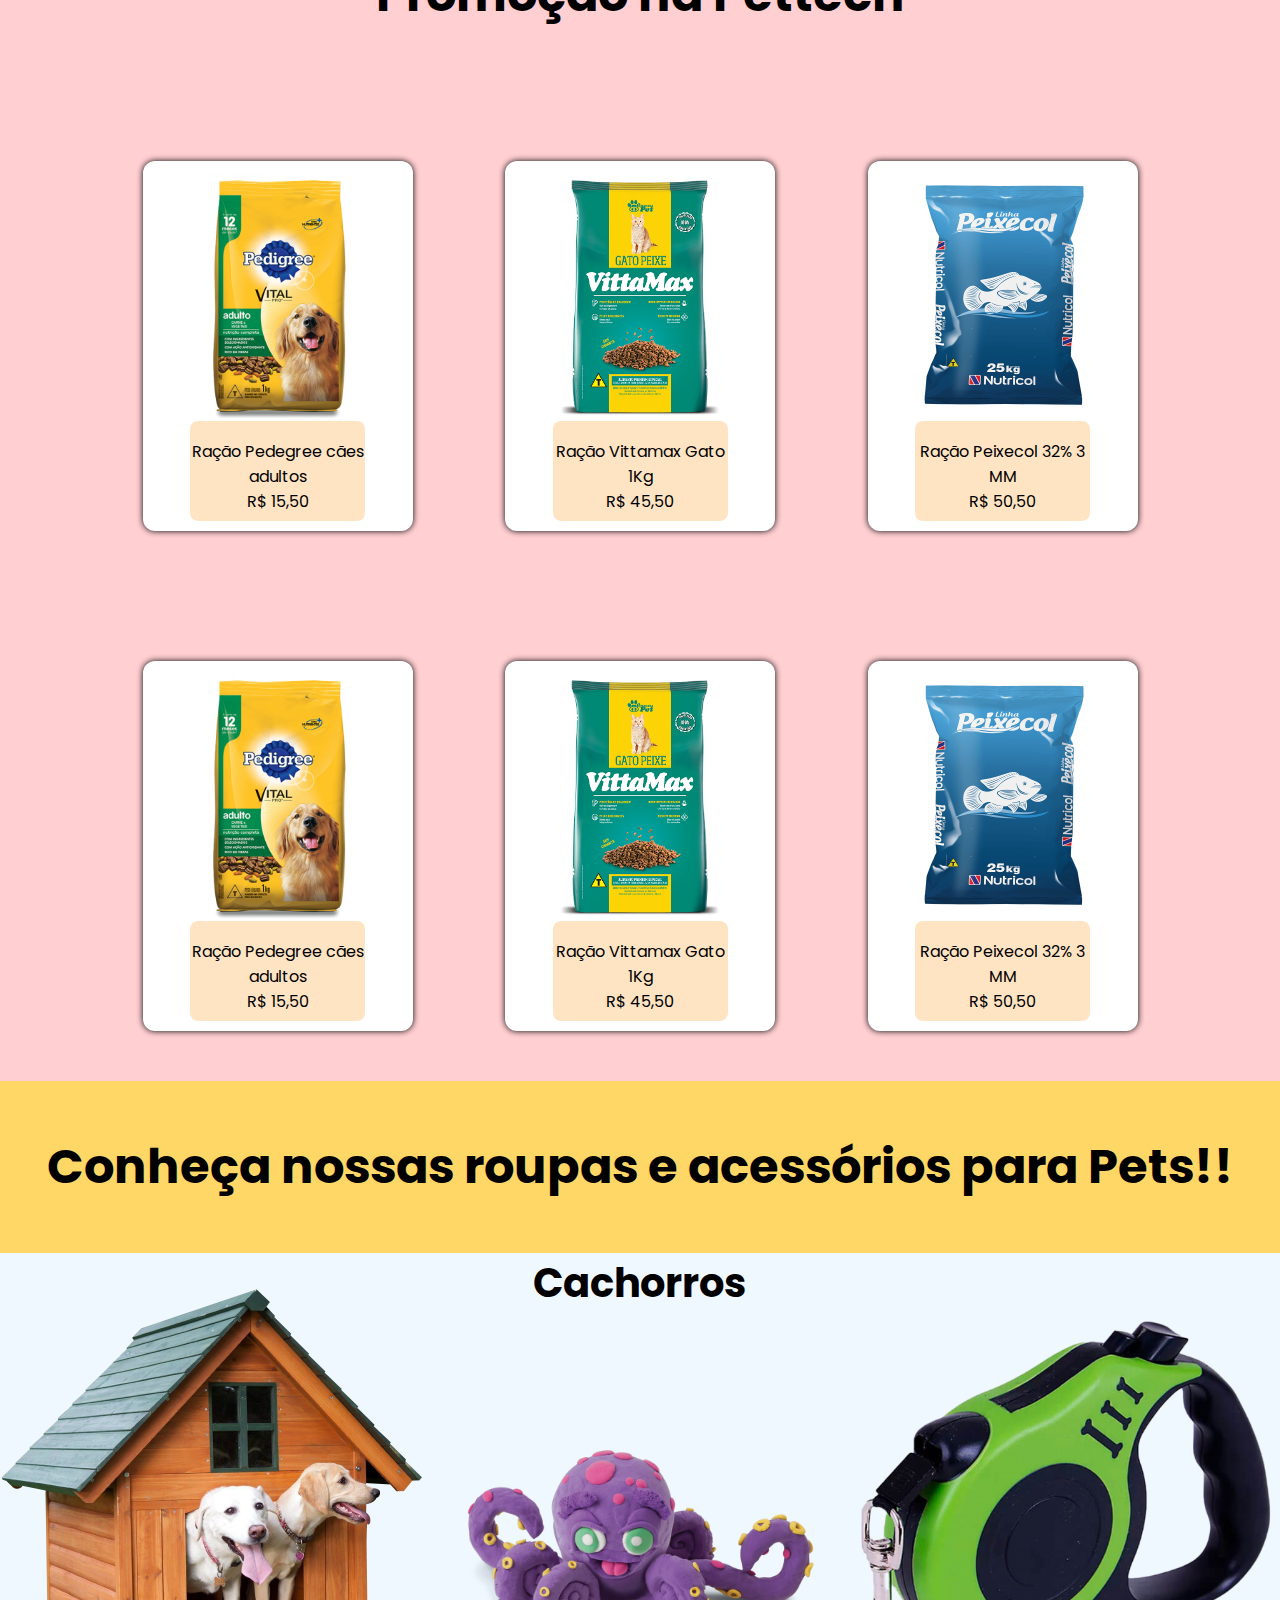
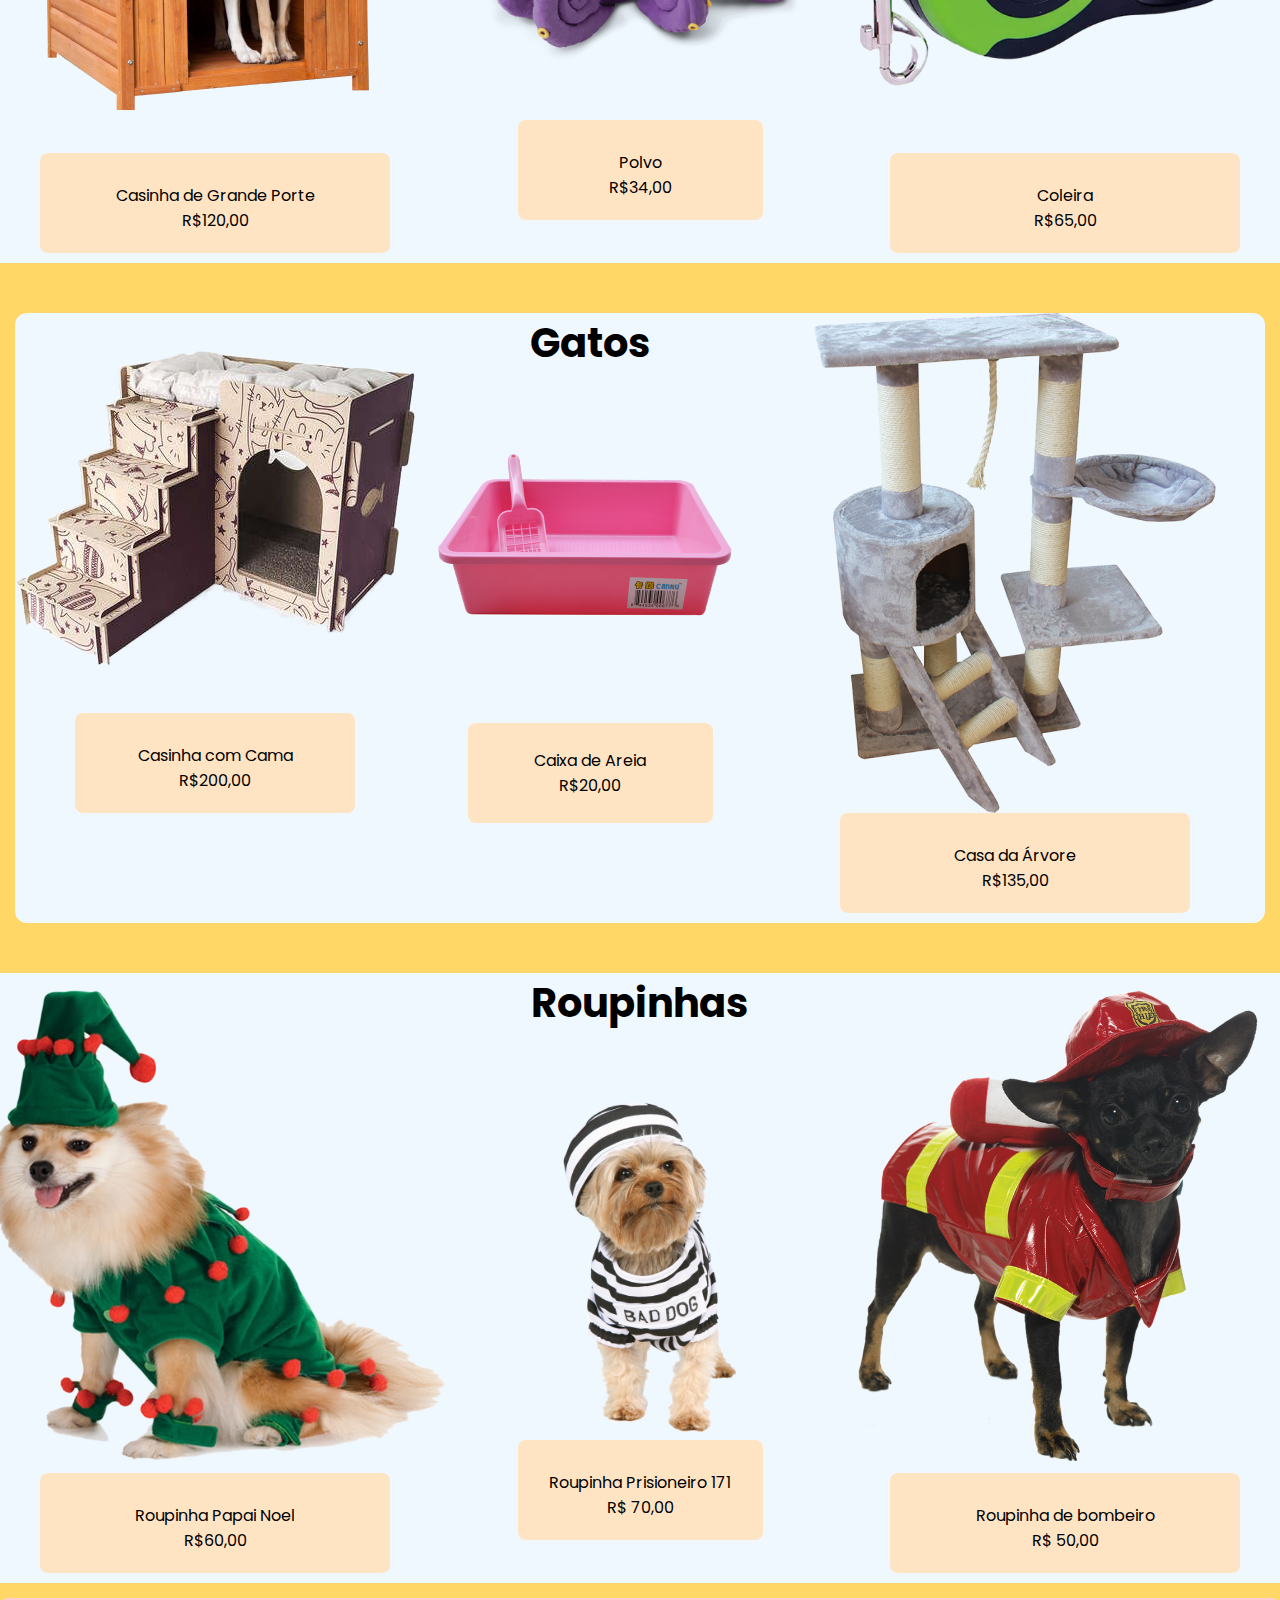
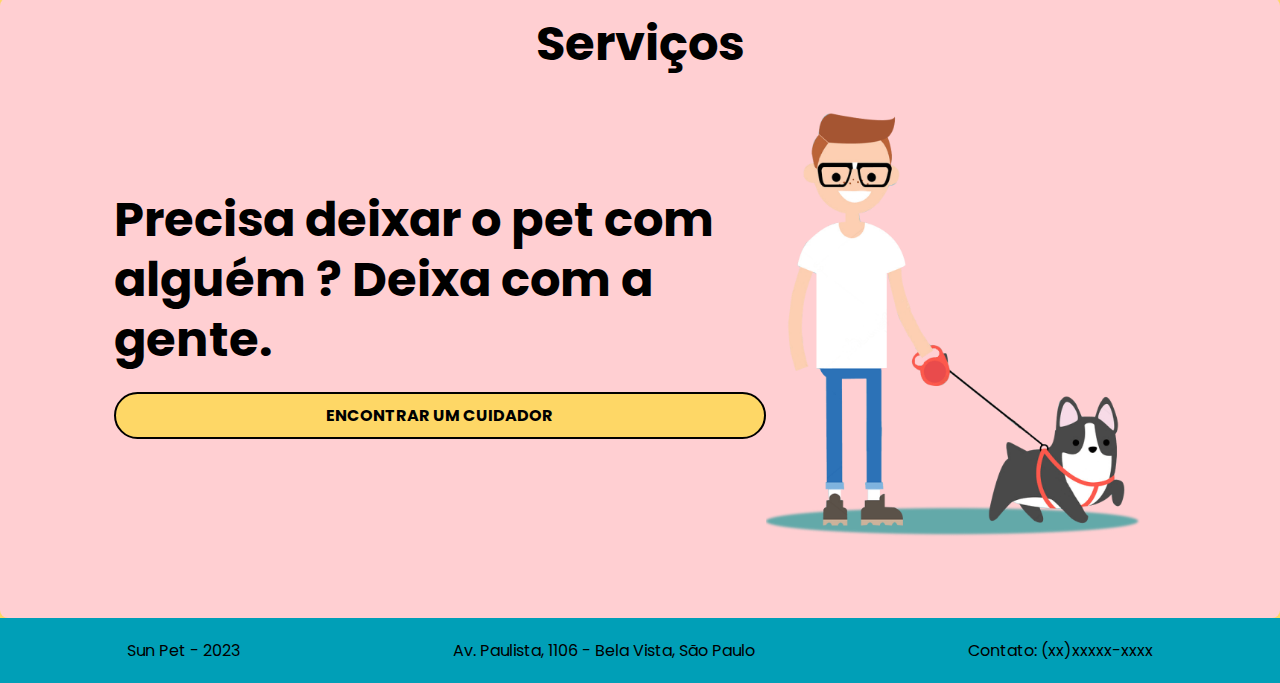
==== commit 553292f4: "fiix" ====
--- a/index.html
+++ b/index.html
@@ -126,29 +126,28 @@
     </section>
 
     <section class="acessorios">
-        <h1 class="h1_promocao"> Conheça nossos acessórios para Pets!!</h1>
+        <h1 class="h1_sections"> Conheça nossas roupas e acessórios para Pets!!</h1>
+
         <div class="box_acessórios">
-
-            <div class="box_cachorro">
-                <h2 class="h2_animais">Cachorro</h2>
-                <div class="itens_acessórios">
-                    <img class="casa_cachorro" src="img/casa_cachorro.png" alt="">
-                    <div class="box_preco_a">
+            <div class="box_prods">
+                <div class="specProd">
+                    <img class="specImg" src="img/casa_cachorro.png" alt="">
+                    <div class="infoProd">
                         <p>Casinha de Grande Porte</p>
                         <p>R$120,00</p>
                     </div>
                 </div>
-
-                <div>
+                <div class="specProd">
+                    <h2 class="h2_animais">Cachorros</h2>
                     <img class="brinquedo" src="img/casa_cachorro2.png" alt="">
-                    <div class="box_preco_a">
+                    <div class="infoProd">
                         <p>Polvo</p>
                         <p>R$34,00</p>
                     </div>
                 </div>
-                <div>
-                    <img class="coleira" src="img/coleira_cachorro.png" alt="">
-                    <div class="box_preco_a">
+                <div class="specProd">
+                    <img class="specImg" src="img/coleira_cachorro.png" alt="">
+                    <div class="infoProd">
                         <p>Coleira</p>
                         <p>R$65,00</p>
                     </div>
@@ -157,31 +156,76 @@
         </div>
 
         <div class="box_acessórios">
-            >
-            <div class="box_gato">
-
-                <h2 class="h2_animais">Gato</h2>
-                <div>
-                    <img class="casa_gato" src="img/casa_gato.png" alt="">
-                    <div class="box_preco_a">
+            <div class="box_prods">
+
+                <div class="specProd">
+                    <img class="specImg" src="img/casa_gato.png" alt="">
+                    <div class="infoProd">
                         <p>Casinha com Cama</p>
                         <p>R$200,00</p>
                     </div>
                 </div>
-                <div>
+
+                <div class="specProd">
+                    <h2 class="h2_animais">Gatos</h2>
                     <img class="areia_gato" src="img/areia.png" alt="">
-                    <div class="box_preco_a">
+                    <div class="pGato">
                         <p>Caixa de Areia</p>
                         <p>R$20,00</p>
                     </div>
                 </div>
-                <div>
-                    <img class="casa_gato" src="img/casa_gato2" alt="">
-                    <div class="box_preco_a">
+
+                <div class="specProd">
+                    <img class="specImg" src="img/casa_gato2" alt="">
+                    <div class="infoProd">
                         <p>Casa da Árvore</p>
                         <p>R$135,00</p>
                     </div>
                 </div>
+
+            </div>
+        </div>
+
+        <div class="box_acessórios">
+            <div class="box_prods">
+
+                <div class="specProd">
+                    <img class="specImg" src="./img/roupaDog.png" alt="">
+                    <div class="infoProd">
+                        <p>Roupinha Papai Noel</p>
+                        <p>R$60,00</p>
+                    </div>
+                </div>
+
+                <div class="specProd">
+                    <h2 class="h2_animais">Roupinhas</h2>
+                    <img class="brinquedo" src="./img/roupaDog2.png" alt="">
+                    <div class="infoProd">
+                        <p>Roupinha Prisioneiro 171</p>
+                        <p>R$ 70,00</p>
+                    </div>
+                </div>
+
+                <div class="specProd">
+                    <img class="specImg" src="./img/roupaDog3.png" alt="">
+                    <div class="infoProd">
+                        <p>Roupinha de bombeiro</p>
+                        <p>R$ 50,00</p>
+                    </div>
+                </div>
+            </div>
+        </div>
+    </section>
+
+    <section class="servicos">
+        <h1 class="h1Servicos">Serviços</h1>
+        <div class="maincontainer">
+            <img src="./img/cuidador.png" alt="">
+            <div class="petgrid">
+                <h1 id="h1Serv">Precisa deixar o pet com alguém ? Deixa
+                    com a gente.</h1>
+
+                <a id="aServ" target="_blank" class="button">ENCONTRAR UM CUIDADOR</a>
             </div>
         </div>
     </section>
